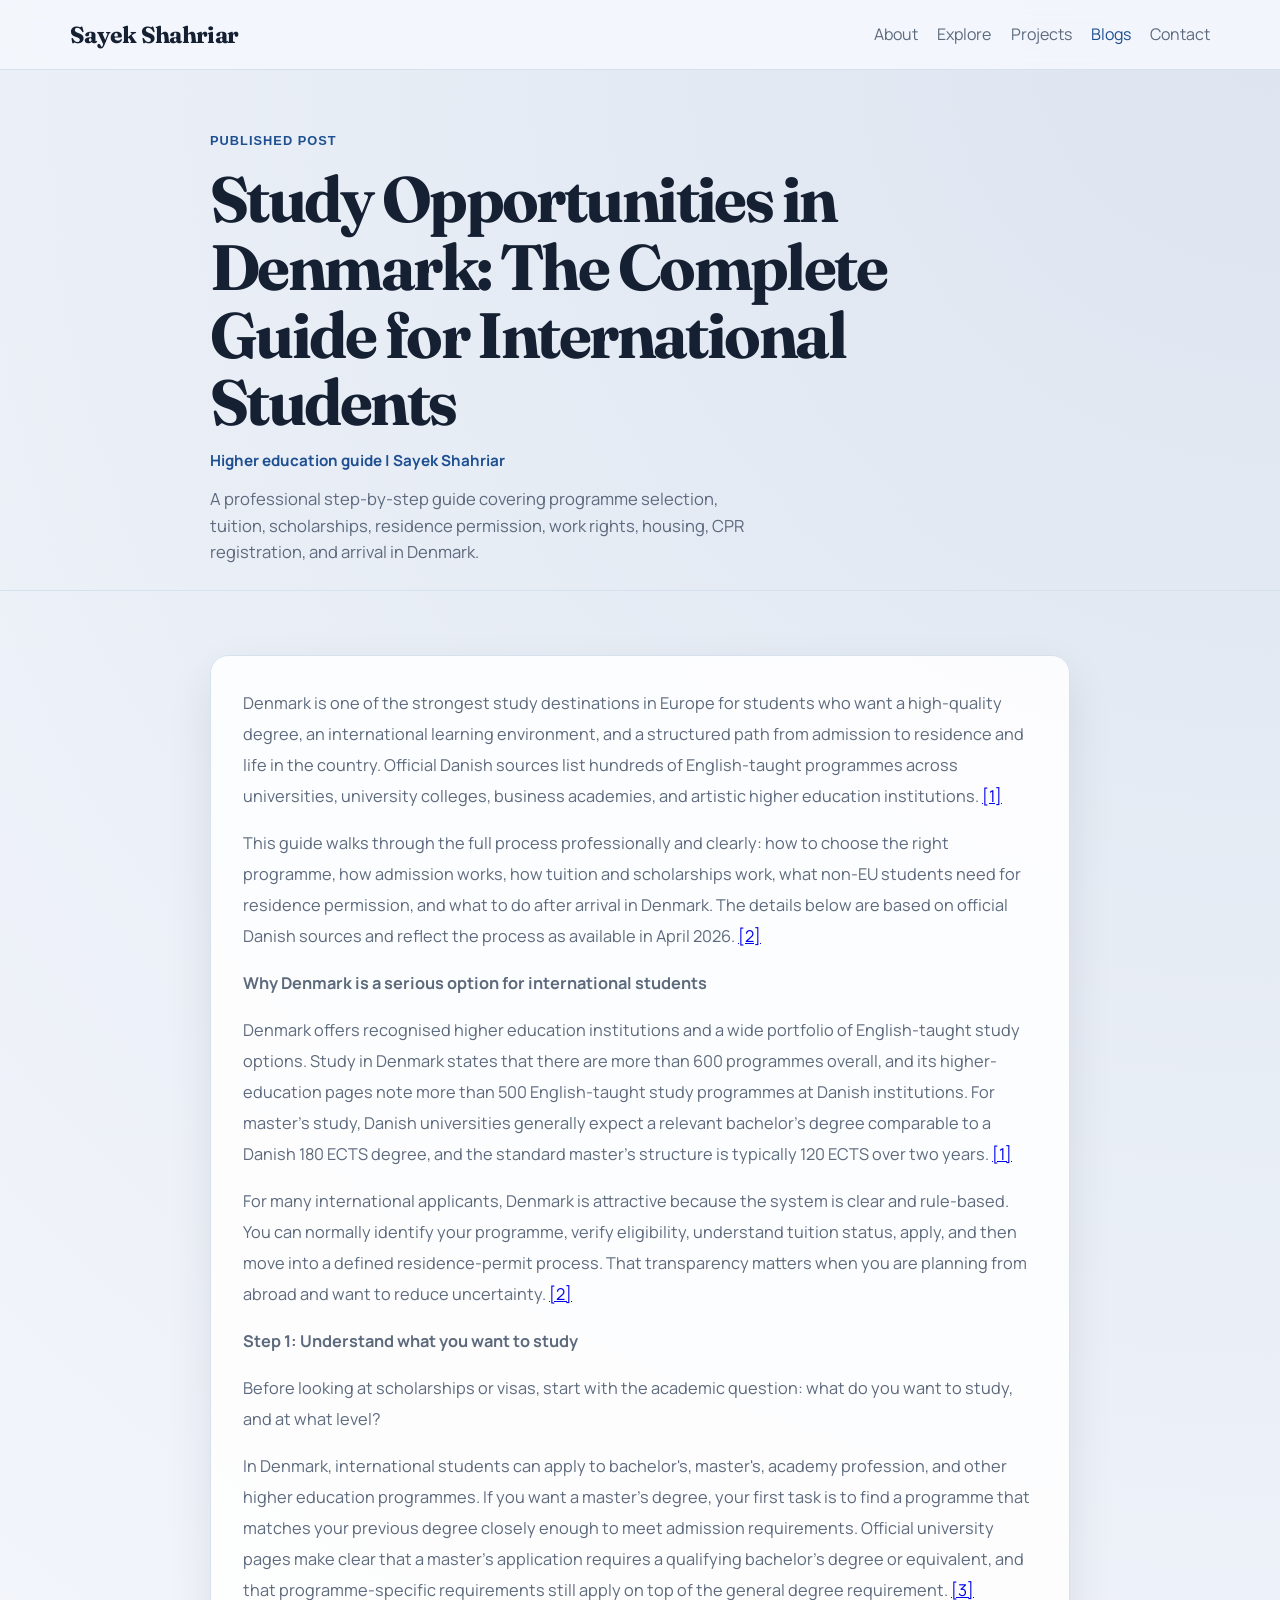
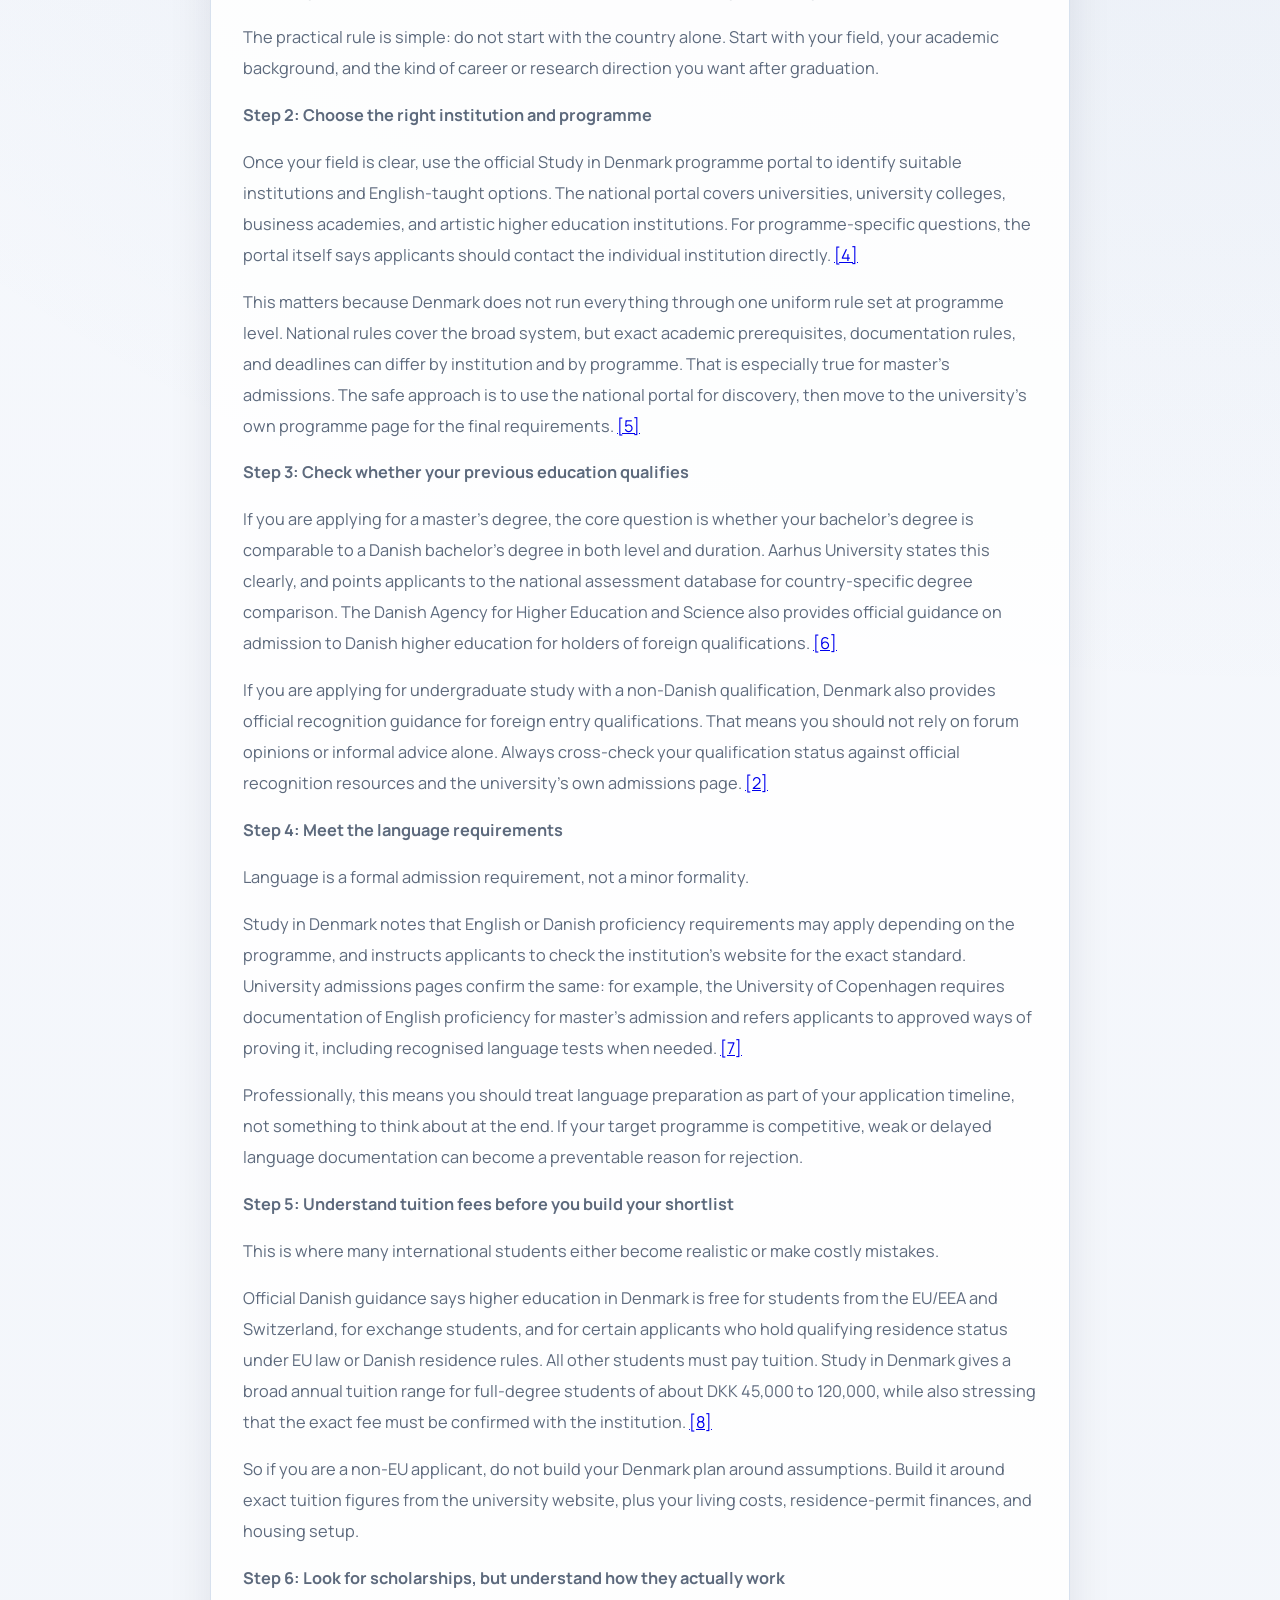
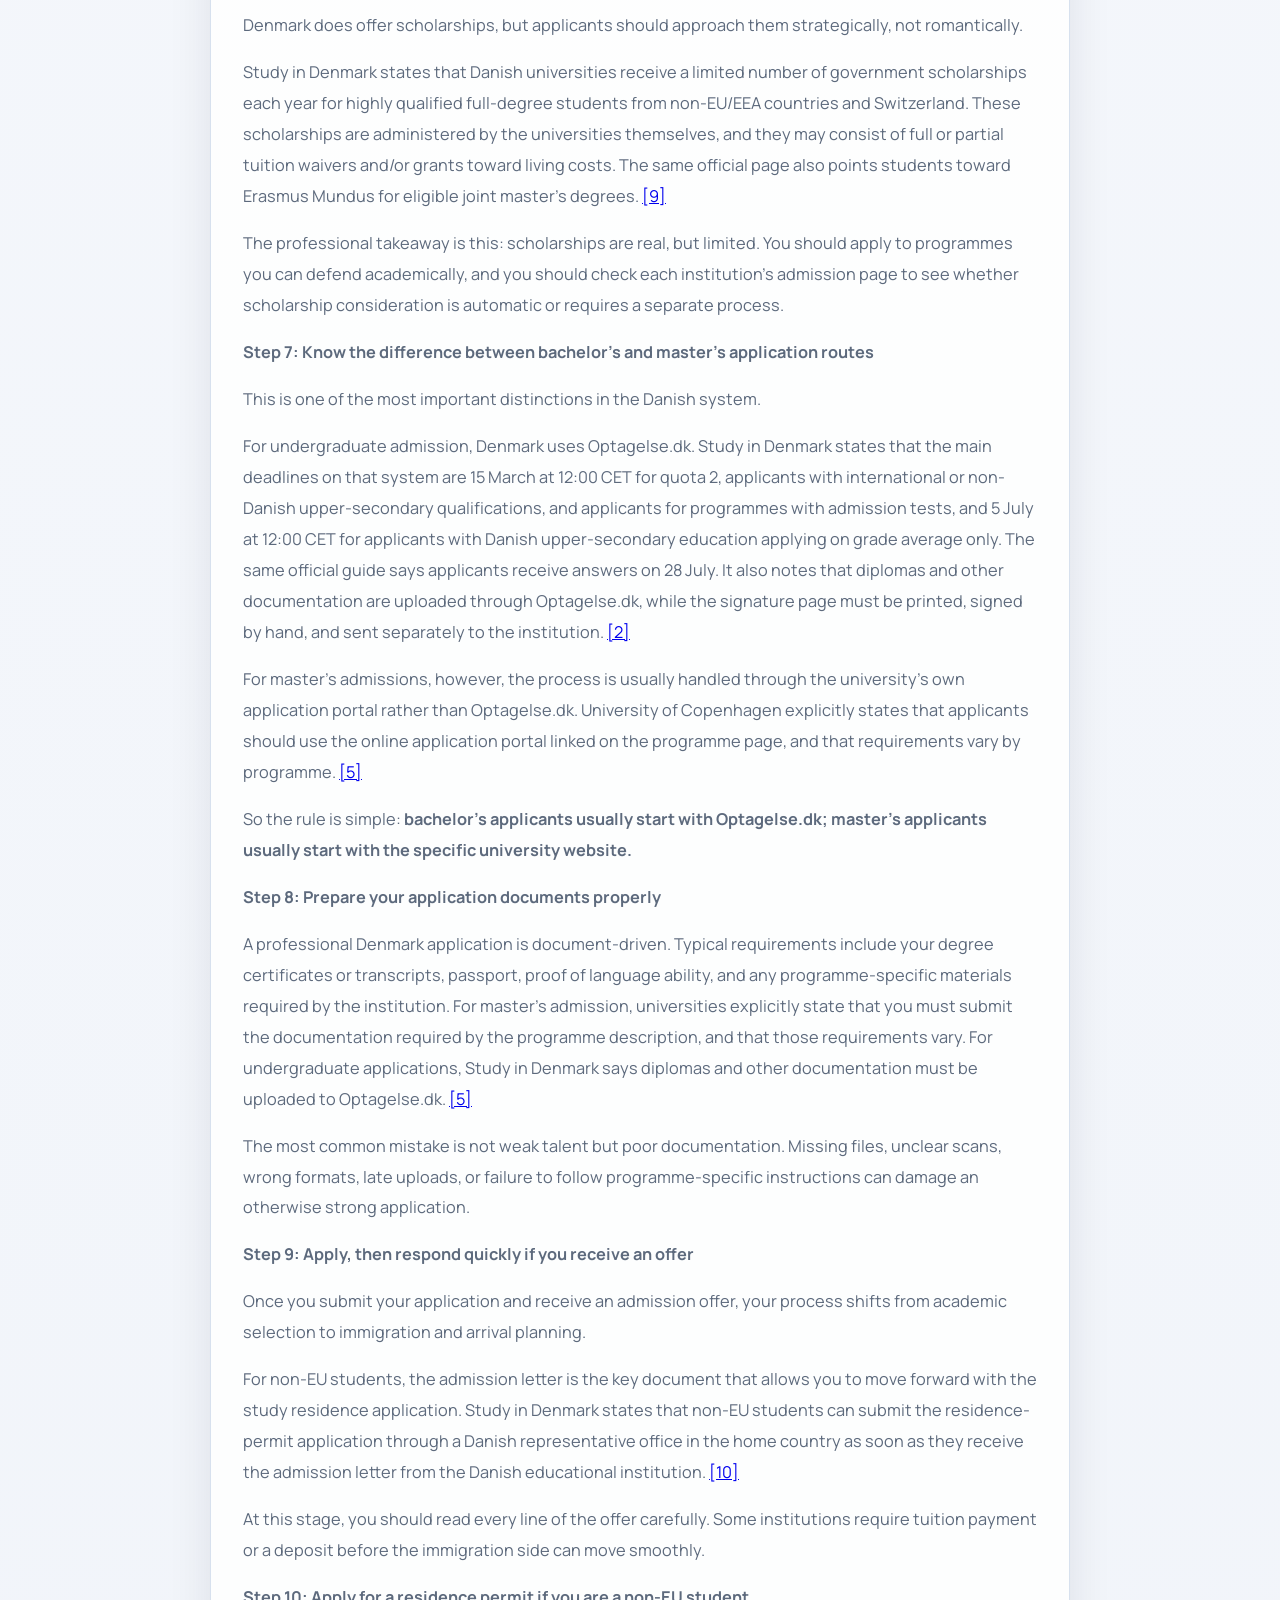
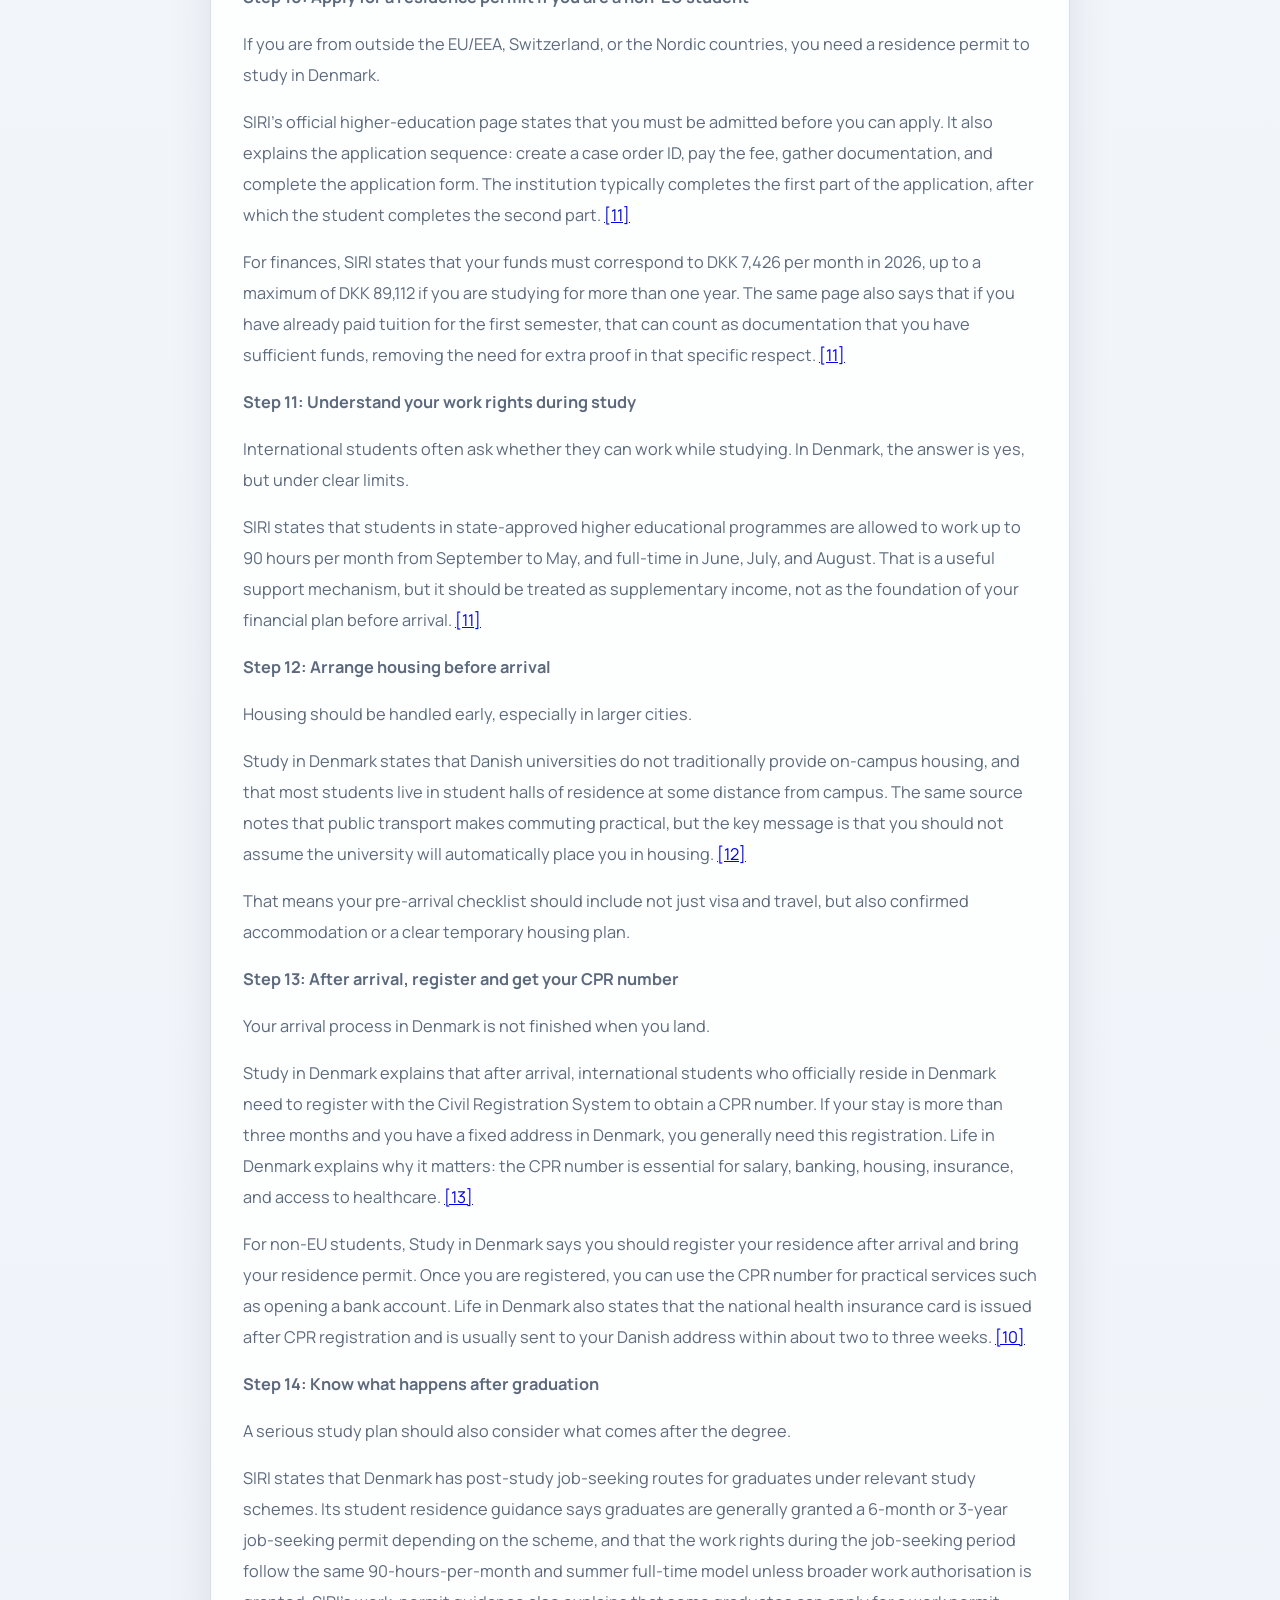
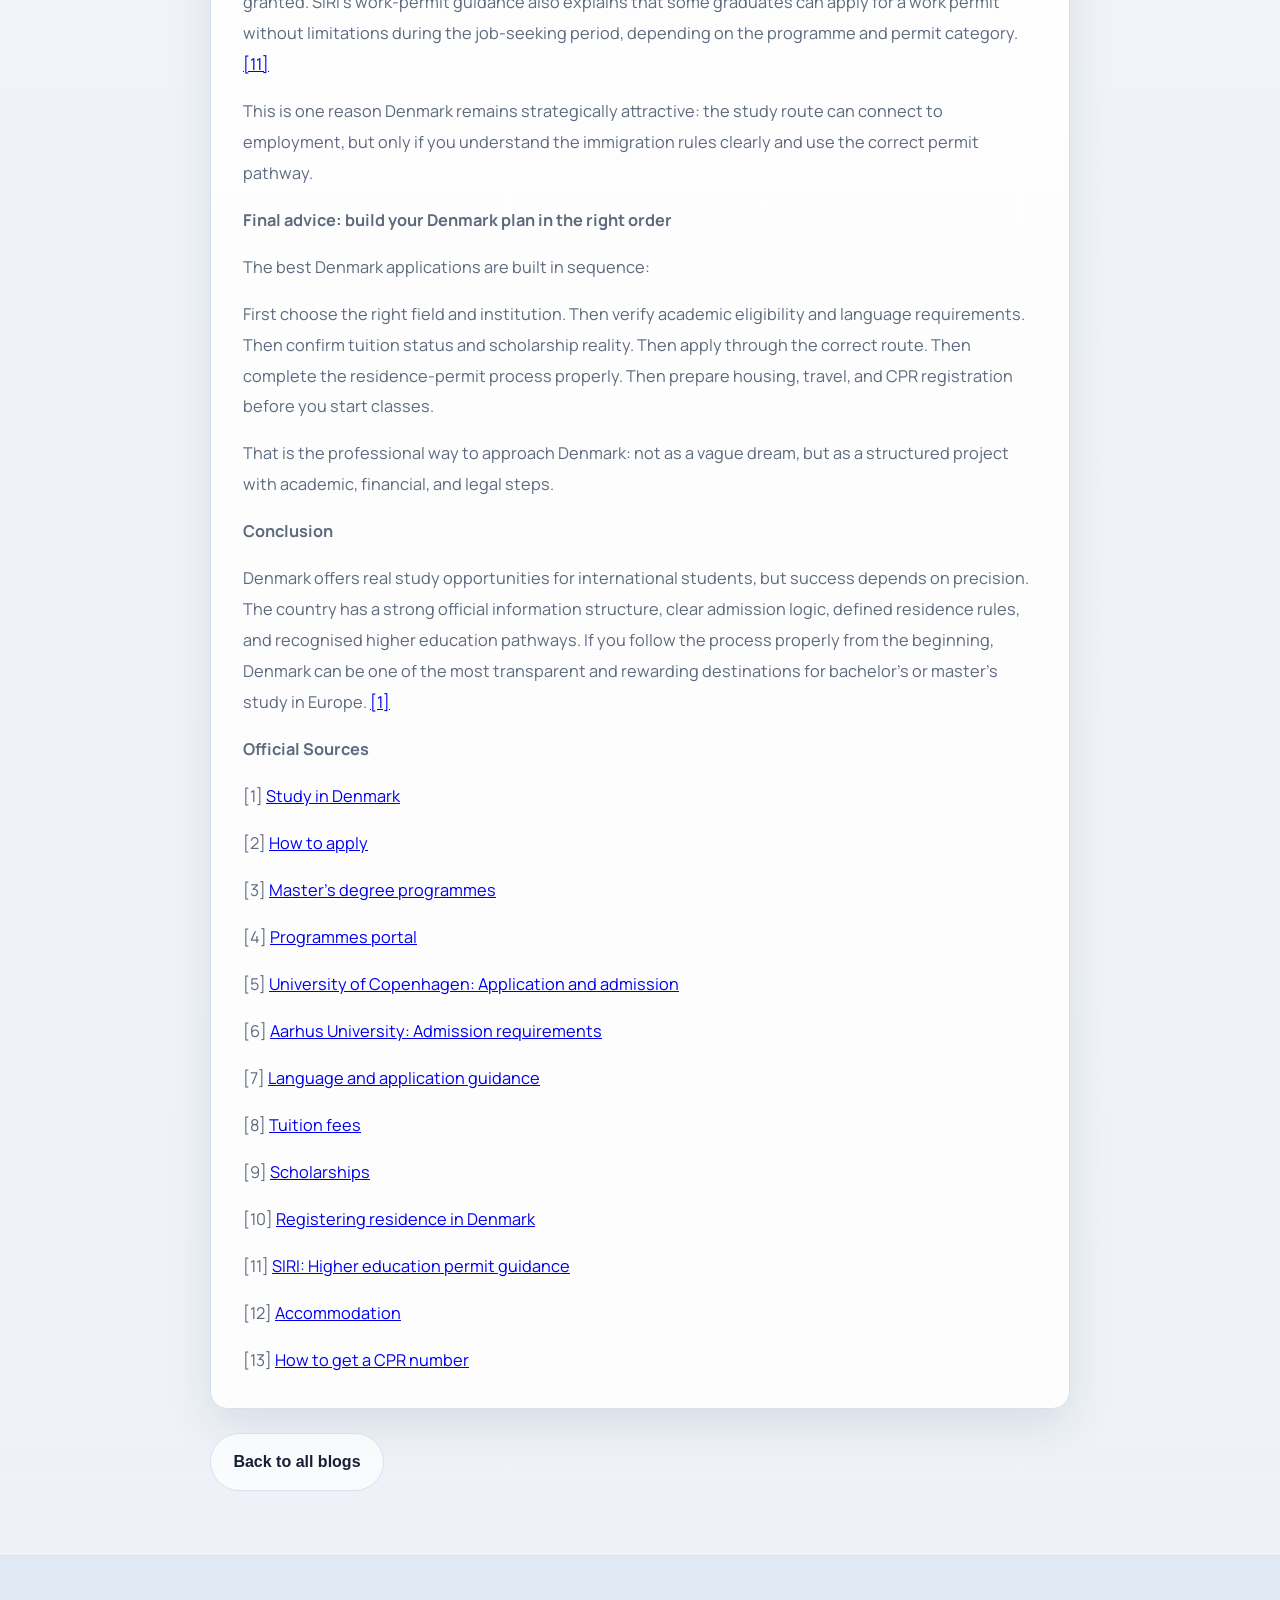
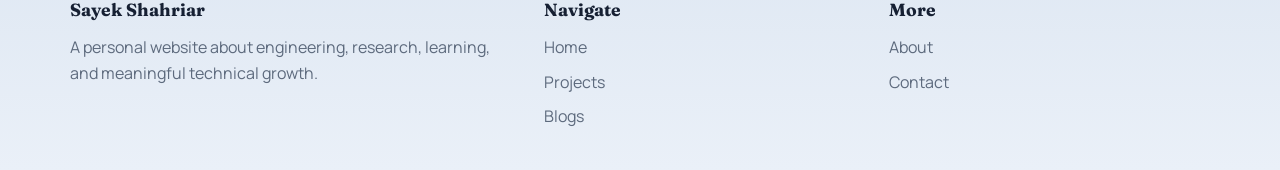
==== blog-denmark-study-guide.html @ e953e84d "Publish Denmark study guide blog post" ====
<!DOCTYPE html>
<html lang="en">
<head>
  <meta charset="UTF-8">
  <meta name="viewport" content="width=device-width, initial-scale=1.0">
  <title>Study Opportunities in Denmark: The Complete Guide for International Students | Sayek Shahriar</title>
  <meta name="description" content="A complete guide to studying in Denmark for international students, covering programmes, tuition, scholarships, residence permits, work rights, housing, CPR registration, and post-study options.">
  <link rel="preconnect" href="https://fonts.googleapis.com">
  <link rel="preconnect" href="https://fonts.gstatic.com" crossorigin>
  <link href="https://fonts.googleapis.com/css2?family=Manrope:wght@400;500;600;700;800&family=Fraunces:opsz,wght@9..144,600;9..144,700&display=swap" rel="stylesheet">
  <link rel="stylesheet" href="style.css">
</head>
<body>
  <header class="site-header">
    <div class="container nav">
      <a class="logo" href="index.html">Sayek Shahriar</a>
      <nav>
        <ul class="nav-links">
          <li><a href="about.html">About</a></li>
          <li><a href="explore.html">Explore</a></li>
          <li><a href="projects.html">Projects</a></li>
          <li><a href="blogs.html" class="is-active">Blogs</a></li>
          <li><a href="contact.html">Contact</a></li>
        </ul>
      </nav>
    </div>
  </header>

  <main>
    <section class="page-hero article-hero">
      <div class="container article-intro reveal">
        <p class="section-tag">Published Post</p>
        <h1 class="page-title article-title">Study Opportunities in Denmark: The Complete Guide for International Students</h1>
        <p class="article-meta-line">Higher education guide | Sayek Shahriar</p>
        <p class="page-subtitle">A professional step-by-step guide covering programme selection, tuition, scholarships, residence permission, work rights, housing, CPR registration, and arrival in Denmark.</p>
      </div>
    </section>

    <section class="section">
      <article class="container article-shell reveal">
        <p>Denmark is one of the strongest study destinations in Europe for students who want a high-quality degree, an international learning environment, and a structured path from admission to residence and life in the country. Official Danish sources list hundreds of English-taught programmes across universities, university colleges, business academies, and artistic higher education institutions. <a href="https://studyindenmark.dk/" target="_blank" rel="noopener noreferrer">[1]</a></p>

        <p>This guide walks through the full process professionally and clearly: how to choose the right programme, how admission works, how tuition and scholarships work, what non-EU students need for residence permission, and what to do after arrival in Denmark. The details below are based on official Danish sources and reflect the process as available in April 2026. <a href="https://studyindenmark.dk/study-options/how-to-apply" target="_blank" rel="noopener noreferrer">[2]</a></p>

        <p><strong>Why Denmark is a serious option for international students</strong></p>
        <p>Denmark offers recognised higher education institutions and a wide portfolio of English-taught study options. Study in Denmark states that there are more than 600 programmes overall, and its higher-education pages note more than 500 English-taught study programmes at Danish institutions. For master's study, Danish universities generally expect a relevant bachelor's degree comparable to a Danish 180 ECTS degree, and the standard master's structure is typically 120 ECTS over two years. <a href="https://studyindenmark.dk/" target="_blank" rel="noopener noreferrer">[1]</a></p>
        <p>For many international applicants, Denmark is attractive because the system is clear and rule-based. You can normally identify your programme, verify eligibility, understand tuition status, apply, and then move into a defined residence-permit process. That transparency matters when you are planning from abroad and want to reduce uncertainty. <a href="https://studyindenmark.dk/study-options/how-to-apply" target="_blank" rel="noopener noreferrer">[2]</a></p>

        <p><strong>Step 1: Understand what you want to study</strong></p>
        <p>Before looking at scholarships or visas, start with the academic question: what do you want to study, and at what level?</p>
        <p>In Denmark, international students can apply to bachelor's, master's, academy profession, and other higher education programmes. If you want a master's degree, your first task is to find a programme that matches your previous degree closely enough to meet admission requirements. Official university pages make clear that a master's application requires a qualifying bachelor's degree or equivalent, and that programme-specific requirements still apply on top of the general degree requirement. <a href="https://studyindenmark.dk/study-options/what-can-i-study/masters-programmes" target="_blank" rel="noopener noreferrer">[3]</a></p>
        <p>The practical rule is simple: do not start with the country alone. Start with your field, your academic background, and the kind of career or research direction you want after graduation.</p>

        <p><strong>Step 2: Choose the right institution and programme</strong></p>
        <p>Once your field is clear, use the official Study in Denmark programme portal to identify suitable institutions and English-taught options. The national portal covers universities, university colleges, business academies, and artistic higher education institutions. For programme-specific questions, the portal itself says applicants should contact the individual institution directly. <a href="https://studyindenmark.dk/portal" target="_blank" rel="noopener noreferrer">[4]</a></p>
        <p>This matters because Denmark does not run everything through one uniform rule set at programme level. National rules cover the broad system, but exact academic prerequisites, documentation rules, and deadlines can differ by institution and by programme. That is especially true for master's admissions. The safe approach is to use the national portal for discovery, then move to the university's own programme page for the final requirements. <a href="https://www.ku.dk/studies/masters/application-and-admission" target="_blank" rel="noopener noreferrer">[5]</a></p>

        <p><strong>Step 3: Check whether your previous education qualifies</strong></p>
        <p>If you are applying for a master's degree, the core question is whether your bachelor's degree is comparable to a Danish bachelor's degree in both level and duration. Aarhus University states this clearly, and points applicants to the national assessment database for country-specific degree comparison. The Danish Agency for Higher Education and Science also provides official guidance on admission to Danish higher education for holders of foreign qualifications. <a href="https://masters.au.dk/how-to-apply/admission-requirements" target="_blank" rel="noopener noreferrer">[6]</a></p>
        <p>If you are applying for undergraduate study with a non-Danish qualification, Denmark also provides official recognition guidance for foreign entry qualifications. That means you should not rely on forum opinions or informal advice alone. Always cross-check your qualification status against official recognition resources and the university's own admissions page. <a href="https://studyindenmark.dk/study-options/how-to-apply" target="_blank" rel="noopener noreferrer">[2]</a></p>

        <p><strong>Step 4: Meet the language requirements</strong></p>
        <p>Language is a formal admission requirement, not a minor formality.</p>
        <p>Study in Denmark notes that English or Danish proficiency requirements may apply depending on the programme, and instructs applicants to check the institution's website for the exact standard. University admissions pages confirm the same: for example, the University of Copenhagen requires documentation of English proficiency for master's admission and refers applicants to approved ways of proving it, including recognised language tests when needed. <a href="https://studyindenmark.dk/study-options/how-to-apply" target="_blank" rel="noopener noreferrer">[7]</a></p>
        <p>Professionally, this means you should treat language preparation as part of your application timeline, not something to think about at the end. If your target programme is competitive, weak or delayed language documentation can become a preventable reason for rejection.</p>

        <p><strong>Step 5: Understand tuition fees before you build your shortlist</strong></p>
        <p>This is where many international students either become realistic or make costly mistakes.</p>
        <p>Official Danish guidance says higher education in Denmark is free for students from the EU/EEA and Switzerland, for exchange students, and for certain applicants who hold qualifying residence status under EU law or Danish residence rules. All other students must pay tuition. Study in Denmark gives a broad annual tuition range for full-degree students of about DKK 45,000 to 120,000, while also stressing that the exact fee must be confirmed with the institution. <a href="https://studyindenmark.dk/study-options/tuition-fees-and-scholarships" target="_blank" rel="noopener noreferrer">[8]</a></p>
        <p>So if you are a non-EU applicant, do not build your Denmark plan around assumptions. Build it around exact tuition figures from the university website, plus your living costs, residence-permit finances, and housing setup.</p>

        <p><strong>Step 6: Look for scholarships, but understand how they actually work</strong></p>
        <p>Denmark does offer scholarships, but applicants should approach them strategically, not romantically.</p>
        <p>Study in Denmark states that Danish universities receive a limited number of government scholarships each year for highly qualified full-degree students from non-EU/EEA countries and Switzerland. These scholarships are administered by the universities themselves, and they may consist of full or partial tuition waivers and/or grants toward living costs. The same official page also points students toward Erasmus Mundus for eligible joint master's degrees. <a href="https://studyindenmark.dk/study-options/scholarships" target="_blank" rel="noopener noreferrer">[9]</a></p>
        <p>The professional takeaway is this: scholarships are real, but limited. You should apply to programmes you can defend academically, and you should check each institution's admission page to see whether scholarship consideration is automatic or requires a separate process.</p>

        <p><strong>Step 7: Know the difference between bachelor's and master's application routes</strong></p>
        <p>This is one of the most important distinctions in the Danish system.</p>
        <p>For undergraduate admission, Denmark uses Optagelse.dk. Study in Denmark states that the main deadlines on that system are 15 March at 12:00 CET for quota 2, applicants with international or non-Danish upper-secondary qualifications, and applicants for programmes with admission tests, and 5 July at 12:00 CET for applicants with Danish upper-secondary education applying on grade average only. The same official guide says applicants receive answers on 28 July. It also notes that diplomas and other documentation are uploaded through Optagelse.dk, while the signature page must be printed, signed by hand, and sent separately to the institution. <a href="https://studyindenmark.dk/study-options/how-to-apply" target="_blank" rel="noopener noreferrer">[2]</a></p>
        <p>For master's admissions, however, the process is usually handled through the university's own application portal rather than Optagelse.dk. University of Copenhagen explicitly states that applicants should use the online application portal linked on the programme page, and that requirements vary by programme. <a href="https://www.ku.dk/studies/masters/application-and-admission" target="_blank" rel="noopener noreferrer">[5]</a></p>
        <p>So the rule is simple: <strong>bachelor's applicants usually start with Optagelse.dk; master's applicants usually start with the specific university website.</strong></p>

        <p><strong>Step 8: Prepare your application documents properly</strong></p>
        <p>A professional Denmark application is document-driven. Typical requirements include your degree certificates or transcripts, passport, proof of language ability, and any programme-specific materials required by the institution. For master's admission, universities explicitly state that you must submit the documentation required by the programme description, and that those requirements vary. For undergraduate applications, Study in Denmark says diplomas and other documentation must be uploaded to Optagelse.dk. <a href="https://www.ku.dk/studies/masters/application-and-admission" target="_blank" rel="noopener noreferrer">[5]</a></p>
        <p>The most common mistake is not weak talent but poor documentation. Missing files, unclear scans, wrong formats, late uploads, or failure to follow programme-specific instructions can damage an otherwise strong application.</p>

        <p><strong>Step 9: Apply, then respond quickly if you receive an offer</strong></p>
        <p>Once you submit your application and receive an admission offer, your process shifts from academic selection to immigration and arrival planning.</p>
        <p>For non-EU students, the admission letter is the key document that allows you to move forward with the study residence application. Study in Denmark states that non-EU students can submit the residence-permit application through a Danish representative office in the home country as soon as they receive the admission letter from the Danish educational institution. <a href="https://studyindenmark.dk/live-in-denmark/permits-visas-red-tape/how-do-i-register-my-residence-in-denmark" target="_blank" rel="noopener noreferrer">[10]</a></p>
        <p>At this stage, you should read every line of the offer carefully. Some institutions require tuition payment or a deposit before the immigration side can move smoothly.</p>

        <p><strong>Step 10: Apply for a residence permit if you are a non-EU student</strong></p>
        <p>If you are from outside the EU/EEA, Switzerland, or the Nordic countries, you need a residence permit to study in Denmark.</p>
        <p>SIRI's official higher-education page states that you must be admitted before you can apply. It also explains the application sequence: create a case order ID, pay the fee, gather documentation, and complete the application form. The institution typically completes the first part of the application, after which the student completes the second part. <a href="https://www.nyidanmark.dk/en-GB/You-want-to-apply/Study/Higher-Education" target="_blank" rel="noopener noreferrer">[11]</a></p>
        <p>For finances, SIRI states that your funds must correspond to DKK 7,426 per month in 2026, up to a maximum of DKK 89,112 if you are studying for more than one year. The same page also says that if you have already paid tuition for the first semester, that can count as documentation that you have sufficient funds, removing the need for extra proof in that specific respect. <a href="https://www.nyidanmark.dk/en-GB/You-want-to-apply/Study/Higher-Education" target="_blank" rel="noopener noreferrer">[11]</a></p>

        <p><strong>Step 11: Understand your work rights during study</strong></p>
        <p>International students often ask whether they can work while studying. In Denmark, the answer is yes, but under clear limits.</p>
        <p>SIRI states that students in state-approved higher educational programmes are allowed to work up to 90 hours per month from September to May, and full-time in June, July, and August. That is a useful support mechanism, but it should be treated as supplementary income, not as the foundation of your financial plan before arrival. <a href="https://www.nyidanmark.dk/en-GB/You-want-to-apply/Study/Higher-Education" target="_blank" rel="noopener noreferrer">[11]</a></p>

        <p><strong>Step 12: Arrange housing before arrival</strong></p>
        <p>Housing should be handled early, especially in larger cities.</p>
        <p>Study in Denmark states that Danish universities do not traditionally provide on-campus housing, and that most students live in student halls of residence at some distance from campus. The same source notes that public transport makes commuting practical, but the key message is that you should not assume the university will automatically place you in housing. <a href="https://studyindenmark.dk/live-in-denmark/housing" target="_blank" rel="noopener noreferrer">[12]</a></p>
        <p>That means your pre-arrival checklist should include not just visa and travel, but also confirmed accommodation or a clear temporary housing plan.</p>

        <p><strong>Step 13: After arrival, register and get your CPR number</strong></p>
        <p>Your arrival process in Denmark is not finished when you land.</p>
        <p>Study in Denmark explains that after arrival, international students who officially reside in Denmark need to register with the Civil Registration System to obtain a CPR number. If your stay is more than three months and you have a fixed address in Denmark, you generally need this registration. Life in Denmark explains why it matters: the CPR number is essential for salary, banking, housing, insurance, and access to healthcare. <a href="https://studyindenmark.dk/live-in-denmark/permits-visas-red-tape/how-do-i-get-a-danish-id-number-cpr" target="_blank" rel="noopener noreferrer">[13]</a></p>
        <p>For non-EU students, Study in Denmark says you should register your residence after arrival and bring your residence permit. Once you are registered, you can use the CPR number for practical services such as opening a bank account. Life in Denmark also states that the national health insurance card is issued after CPR registration and is usually sent to your Danish address within about two to three weeks. <a href="https://studyindenmark.dk/live-in-denmark/permits-visas-red-tape/how-do-i-register-my-residence-in-denmark" target="_blank" rel="noopener noreferrer">[10]</a></p>

        <p><strong>Step 14: Know what happens after graduation</strong></p>
        <p>A serious study plan should also consider what comes after the degree.</p>
        <p>SIRI states that Denmark has post-study job-seeking routes for graduates under relevant study schemes. Its student residence guidance says graduates are generally granted a 6-month or 3-year job-seeking permit depending on the scheme, and that the work rights during the job-seeking period follow the same 90-hours-per-month and summer full-time model unless broader work authorisation is granted. SIRI's work-permit guidance also explains that some graduates can apply for a work permit without limitations during the job-seeking period, depending on the programme and permit category. <a href="https://www.nyidanmark.dk/en-GB/You-want-to-apply/Study/Higher-Education" target="_blank" rel="noopener noreferrer">[11]</a></p>
        <p>This is one reason Denmark remains strategically attractive: the study route can connect to employment, but only if you understand the immigration rules clearly and use the correct permit pathway.</p>

        <p><strong>Final advice: build your Denmark plan in the right order</strong></p>
        <p>The best Denmark applications are built in sequence:</p>
        <p>First choose the right field and institution. Then verify academic eligibility and language requirements. Then confirm tuition status and scholarship reality. Then apply through the correct route. Then complete the residence-permit process properly. Then prepare housing, travel, and CPR registration before you start classes.</p>
        <p>That is the professional way to approach Denmark: not as a vague dream, but as a structured project with academic, financial, and legal steps.</p>

        <p><strong>Conclusion</strong></p>
        <p>Denmark offers real study opportunities for international students, but success depends on precision. The country has a strong official information structure, clear admission logic, defined residence rules, and recognised higher education pathways. If you follow the process properly from the beginning, Denmark can be one of the most transparent and rewarding destinations for bachelor's or master's study in Europe. <a href="https://studyindenmark.dk/" target="_blank" rel="noopener noreferrer">[1]</a></p>

        <p><strong>Official Sources</strong></p>
        <p>[1] <a href="https://studyindenmark.dk/" target="_blank" rel="noopener noreferrer">Study in Denmark</a></p>
        <p>[2] <a href="https://studyindenmark.dk/study-options/how-to-apply" target="_blank" rel="noopener noreferrer">How to apply</a></p>
        <p>[3] <a href="https://studyindenmark.dk/study-options/what-can-i-study/masters-programmes" target="_blank" rel="noopener noreferrer">Master's degree programmes</a></p>
        <p>[4] <a href="https://studyindenmark.dk/portal" target="_blank" rel="noopener noreferrer">Programmes portal</a></p>
        <p>[5] <a href="https://www.ku.dk/studies/masters/application-and-admission" target="_blank" rel="noopener noreferrer">University of Copenhagen: Application and admission</a></p>
        <p>[6] <a href="https://masters.au.dk/how-to-apply/admission-requirements" target="_blank" rel="noopener noreferrer">Aarhus University: Admission requirements</a></p>
        <p>[7] <a href="https://studyindenmark.dk/study-options/how-to-apply" target="_blank" rel="noopener noreferrer">Language and application guidance</a></p>
        <p>[8] <a href="https://studyindenmark.dk/study-options/tuition-fees-and-scholarships" target="_blank" rel="noopener noreferrer">Tuition fees</a></p>
        <p>[9] <a href="https://studyindenmark.dk/study-options/scholarships" target="_blank" rel="noopener noreferrer">Scholarships</a></p>
        <p>[10] <a href="https://studyindenmark.dk/live-in-denmark/permits-visas-red-tape/how-do-i-register-my-residence-in-denmark" target="_blank" rel="noopener noreferrer">Registering residence in Denmark</a></p>
        <p>[11] <a href="https://www.nyidanmark.dk/en-GB/You-want-to-apply/Study/Higher-Education" target="_blank" rel="noopener noreferrer">SIRI: Higher education permit guidance</a></p>
        <p>[12] <a href="https://studyindenmark.dk/live-in-denmark/housing" target="_blank" rel="noopener noreferrer">Accommodation</a></p>
        <p>[13] <a href="https://studyindenmark.dk/live-in-denmark/permits-visas-red-tape/how-do-i-get-a-danish-id-number-cpr" target="_blank" rel="noopener noreferrer">How to get a CPR number</a></p>
      </article>

      <div class="container article-footer reveal">
        <a class="button button-light" href="blogs.html">Back to all blogs</a>
      </div>
    </section>
  </main>

  <footer class="site-footer">
    <div class="container footer-grid">
      <div>
        <h3>Sayek Shahriar</h3>
        <p>A personal website about engineering, research, learning, and meaningful technical growth.</p>
      </div>
      <div>
        <h3>Navigate</h3>
        <ul class="footer-links">
          <li><a href="index.html">Home</a></li>
          <li><a href="projects.html">Projects</a></li>
          <li><a href="blogs.html">Blogs</a></li>
        </ul>
      </div>
      <div>
        <h3>More</h3>
        <ul class="footer-links">
          <li><a href="about.html">About</a></li>
          <li><a href="contact.html">Contact</a></li>
        </ul>
      </div>
    </div>
  </footer>

  <script src="script.js"></script>
</body>
</html>
---- style.css ----
/* Basic reset keeps spacing and sizing consistent */
* {
  margin: 0;
  padding: 0;
  box-sizing: border-box;
}

/* Design variables make the look easier to adjust later */
:root {
  --background: #eef2f8;
  --surface: #ffffff;
  --surface-soft: #e6edf7;
  --surface-deep: #dce6f5;
  --text: #162033;
  --muted: #5d6a7d;
  --primary: #1d4f91;
  --primary-dark: #143a6a;
  --accent: #c28f2c;
  --border: #d7e1ee;
  --shadow: 0 18px 45px rgba(12, 24, 44, 0.09);
}

html {
  scroll-behavior: smooth;
}

body {
  background:
    radial-gradient(circle at top right, rgba(29, 79, 145, 0.12), transparent 28%),
    linear-gradient(180deg, #f7f9fd 0%, var(--background) 100%);
  color: var(--text);
  font-family: "Manrope", Arial, Helvetica, sans-serif;
  line-height: 1.6;
}

.container {
  width: min(1140px, 92%);
  margin: 0 auto;
}

.site-header {
  position: sticky;
  top: 0;
  z-index: 20;
  background: rgba(248, 247, 242, 0.96);
  background: rgba(244, 247, 252, 0.94);
  border-bottom: 1px solid var(--border);
  backdrop-filter: blur(8px);
}

.nav {
  display: flex;
  justify-content: space-between;
  align-items: center;
  padding: 1rem 0;
}

.logo {
  color: var(--text);
  text-decoration: none;
  font-family: "Fraunces", Georgia, "Times New Roman", serif;
  font-size: 1.45rem;
  font-weight: 700;
  letter-spacing: -0.03em;
}

.nav-links {
  list-style: none;
  display: flex;
  gap: 1.2rem;
}

.nav-links a,
.footer-links a,
.story-photo a,
.contact-details a {
  color: var(--muted);
  text-decoration: none;
  font-family: "Manrope", Arial, Helvetica, sans-serif;
}

.nav-links a:hover,
.footer-links a:hover,
.story-photo a:hover,
.contact-details a:hover {
  color: var(--primary);
}

.nav-links a.is-active {
  color: var(--primary);
}

.hero {
  padding: 4.5rem 0 3rem;
  border-bottom: 1px solid var(--border);
  position: relative;
  overflow: hidden;
}

.hero-layout {
  display: grid;
  grid-template-columns: 1.2fr 0.95fr;
  gap: 2rem;
  align-items: center;
}

.eyebrow,
.panel-label,
.section-tag,
.story-meta {
  color: var(--primary);
  font-family: Arial, Helvetica, sans-serif;
  font-size: 0.8rem;
  font-weight: 700;
  letter-spacing: 0.08em;
  text-transform: uppercase;
}

.eyebrow,
.panel-label,
.section-tag {
  margin-bottom: 0.85rem;
}

.hero h1 {
  font-family: "Fraunces", Georgia, "Times New Roman", serif;
  font-size: clamp(2.7rem, 6vw, 5.2rem);
  line-height: 1.02;
  max-width: 11ch;
  margin-bottom: 1rem;
  letter-spacing: -0.04em;
}

.subtitle,
.section p,
.hero-panel p,
.content-card p,
.feature-card p,
.mini-card p,
.metric-card p,
.timeline-item p,
.contact-message,
.site-footer p {
  color: var(--muted);
  font-family: "Manrope", Arial, Helvetica, sans-serif;
}

.subtitle {
  max-width: 700px;
  margin-bottom: 1.5rem;
  font-size: 1.08rem;
}

.hero-actions {
  display: flex;
  flex-wrap: wrap;
  gap: 0.9rem;
}

.status-strip {
  display: flex;
  flex-wrap: wrap;
  gap: 0.6rem;
  margin: 1.2rem 0 1.6rem;
}

.status-strip span {
  background: rgba(29, 79, 145, 0.08);
  border: 1px solid rgba(29, 79, 145, 0.14);
  border-radius: 999px;
  color: var(--primary);
  font-family: Arial, Helvetica, sans-serif;
  font-size: 0.9rem;
  font-weight: 700;
  padding: 0.5rem 0.85rem;
}

.button {
  display: inline-block;
  border: none;
  border-radius: 999px;
  background: var(--primary);
  color: #ffffff;
  cursor: pointer;
  font-family: Arial, Helvetica, sans-serif;
  font-size: 1rem;
  font-weight: 700;
  padding: 0.95rem 1.4rem;
  text-decoration: none;
  transition: transform 0.2s ease, background 0.2s ease;
}

.button:hover {
  background: var(--primary-dark);
  transform: translateY(-2px);
}

.button-light {
  background: rgba(255, 255, 255, 0.7);
  color: var(--text);
  border: 1px solid var(--border);
}

.button-light:hover {
  background: var(--surface);
}

.hero-panel,
.metric-card,
.explore-card,
.feature-card,
.content-card,
.mini-card,
.story-details,
.contact-details {
  background: var(--surface);
  border: 1px solid var(--border);
  border-radius: 14px;
  box-shadow: var(--shadow);
}

.hero-panel {
  padding: 2rem;
  background: linear-gradient(180deg, rgba(255, 255, 255, 0.96), rgba(233, 240, 249, 0.96));
}

.hero-panel h2 {
  font-family: "Fraunces", Georgia, "Times New Roman", serif;
  font-size: 1.9rem;
  line-height: 1.15;
  margin-bottom: 1rem;
}

.hero-visual {
  display: grid;
  gap: 1.2rem;
}

.portrait-card {
  position: relative;
  width: min(100%, 430px);
  margin-left: auto;
  padding: 0.7rem;
  border-radius: 28px;
  background: linear-gradient(145deg, rgba(29, 79, 145, 0.18), rgba(194, 143, 44, 0.1));
  box-shadow: 0 22px 50px rgba(17, 39, 73, 0.16);
  animation: floatPortrait 5s ease-in-out infinite;
}

.portrait-ring {
  position: absolute;
  inset: -12px;
  border: 1px solid rgba(29, 79, 145, 0.18);
  border-radius: 34px;
  pointer-events: none;
}

.portrait-image {
  display: block;
  width: 100%;
  aspect-ratio: 4 / 4.4;
  object-fit: cover;
  border-radius: 22px;
}

.panel-list {
  list-style: none;
  display: grid;
  gap: 0.75rem;
  font-family: "Manrope", Arial, Helvetica, sans-serif;
  color: var(--muted);
}

.panel-list li {
  padding-bottom: 0.75rem;
  border-bottom: 1px solid var(--border);
}

.compact-section {
  padding: 2rem 0 0;
}

.section {
  padding: 4rem 0;
}

.section-header {
  margin-bottom: 1.7rem;
}

.section h2 {
  font-size: 2.2rem;
  line-height: 1.15;
  margin-bottom: 0.8rem;
}

.alt-background {
  background: #fcfbf7;
}

.premium-strip {
  background: linear-gradient(180deg, rgba(255, 255, 255, 0.45), rgba(220, 230, 245, 0.3));
}

.metrics-grid,
.explore-grid,
.card-grid,
.intro-layout {
  display: grid;
  gap: 1.4rem;
}

.metrics-grid {
  grid-template-columns: repeat(4, 1fr);
}

.metric-card {
  padding: 1.3rem;
}

.metric-number {
  color: var(--primary);
  font-size: 1.4rem;
  font-weight: 700;
  margin-bottom: 0.6rem;
}

.explore-grid {
  grid-template-columns: repeat(5, 1fr);
}

.explore-card {
  padding: 1.25rem;
  text-decoration: none;
  color: inherit;
  transition: transform 0.2s ease, border-color 0.2s ease;
}

.explore-card:hover {
  transform: translateY(-4px);
  border-color: rgba(29, 79, 145, 0.22);
}

.quick-links-grid {
  display: grid;
  grid-template-columns: repeat(5, 1fr);
  gap: 1.4rem;
}

.quick-link-card {
  background: linear-gradient(180deg, rgba(255, 255, 255, 0.95), rgba(235, 242, 250, 0.95));
  border: 1px solid var(--border);
  border-radius: 16px;
  box-shadow: var(--shadow);
  color: inherit;
  padding: 1.35rem;
  text-decoration: none;
  transition: transform 0.2s ease, box-shadow 0.2s ease;
}

.quick-link-card:hover {
  box-shadow: 0 24px 50px rgba(12, 24, 44, 0.12);
  transform: translateY(-6px);
}

.quick-link-card h3 {
  font-family: "Fraunces", Georgia, "Times New Roman", serif;
  font-size: 1.3rem;
  line-height: 1.18;
}

.post-card {
  background: linear-gradient(180deg, rgba(255, 255, 255, 0.98), rgba(236, 242, 250, 0.96));
  border: 1px solid var(--border);
  border-radius: 16px;
  box-shadow: var(--shadow);
  color: inherit;
  display: block;
  padding: 1.5rem;
  text-decoration: none;
  transition: transform 0.2s ease, box-shadow 0.2s ease, border-color 0.2s ease;
}

.post-card:hover {
  border-color: rgba(29, 79, 145, 0.22);
  box-shadow: 0 24px 55px rgba(12, 24, 44, 0.12);
  transform: translateY(-6px);
}

.post-card h3 {
  font-family: "Fraunces", Georgia, "Times New Roman", serif;
  font-size: 1.4rem;
  line-height: 1.18;
  margin: 0.45rem 0 0.75rem;
}

.read-more {
  color: var(--primary);
  display: inline-block;
  font-family: "Manrope", Arial, Helvetica, sans-serif;
  font-size: 0.95rem;
  font-weight: 700;
  margin-top: 1rem;
}

.explore-card h3,
.content-card h3,
.feature-card h3,
.mini-card h3,
.metric-card h3,
.timeline-item h3 {
  font-family: "Fraunces", Georgia, "Times New Roman", serif;
  font-size: 1.35rem;
  line-height: 1.2;
  margin: 0.4rem 0 0.7rem;
  letter-spacing: -0.02em;
}

.intro-layout {
  grid-template-columns: repeat(3, 1fr);
  margin-bottom: 1.6rem;
}

.feature-card,
.content-card,
.mini-card {
  padding: 1.5rem;
}

.story-toggle {
  background: none;
  border: none;
  color: var(--text);
  cursor: pointer;
  font-family: "Fraunces", Georgia, "Times New Roman", serif;
  font-size: 2.2rem;
  font-weight: 700;
  line-height: 1.15;
  padding: 0;
  text-align: left;
}

.story-toggle:hover {
  color: var(--primary);
}

.detail-toggle {
  align-self: start;
  background: transparent;
  border: 1px solid var(--border);
  border-radius: 999px;
  color: var(--text);
  cursor: pointer;
  font-family: "Manrope", Arial, Helvetica, sans-serif;
  font-size: 0.95rem;
  font-weight: 700;
  margin-top: 0.4rem;
  padding: 0.8rem 1rem;
}

.detail-toggle:hover {
  background: var(--surface);
}

.story-details {
  padding: 1.5rem;
}

.expandable-panel {
  margin-top: 1rem;
}

.story-feature {
  display: grid;
  grid-template-columns: 340px 1fr;
  gap: 1.5rem;
  align-items: start;
}

.story-photo {
  margin: 0;
}

.story-photo img {
  display: block;
  width: 100%;
  border-radius: 12px;
}

.story-photo figcaption {
  margin-top: 0.75rem;
  color: var(--muted);
  font-family: "Manrope", Arial, Helvetica, sans-serif;
  font-size: 0.9rem;
}

.story-copy p + p {
  margin-top: 1rem;
}

.three-column {
  grid-template-columns: repeat(3, 1fr);
}

.four-column {
  grid-template-columns: repeat(4, 1fr);
}

.split-layout {
  display: grid;
  grid-template-columns: repeat(2, 1fr);
  gap: 1.4rem;
}

.timeline {
  display: grid;
  gap: 1rem;
}

.timeline-item {
  padding: 1.5rem 0 1.5rem 1.2rem;
  border-left: 2px solid rgba(29, 79, 145, 0.2);
}

.contact-section {
  border-top: 1px solid var(--border);
}

.contact-box {
  max-width: 760px;
  text-align: center;
}

.contact-box .button {
  margin-top: 0.5rem;
}

.contact-details {
  margin-top: 1.25rem;
  padding: 1.25rem;
}

.contact-message {
  color: var(--primary-dark);
  font-weight: 700;
  margin-bottom: 0.7rem;
}

.site-footer {
  background: linear-gradient(180deg, #dfe8f3 0%, #eaf0f8 100%);
  border-top: 1px solid var(--border);
  padding: 2.5rem 0;
}

.page-hero {
  padding: 3.8rem 0 2.2rem;
  border-bottom: 1px solid var(--border);
}

.page-hero-grid {
  display: grid;
  grid-template-columns: 1.3fr 0.9fr;
  gap: 1.6rem;
  align-items: start;
}

.page-title {
  font-family: "Fraunces", Georgia, "Times New Roman", serif;
  font-size: clamp(2.3rem, 5vw, 4.1rem);
  line-height: 1.06;
  letter-spacing: -0.04em;
  margin-bottom: 0.8rem;
  max-width: 12ch;
}

.page-subtitle {
  color: var(--muted);
  font-family: "Manrope", Arial, Helvetica, sans-serif;
  font-size: 1.04rem;
  max-width: 56ch;
}

.page-hero-card {
  background: linear-gradient(180deg, rgba(255, 255, 255, 0.96), rgba(230, 238, 249, 0.96));
  border: 1px solid var(--border);
  border-radius: 16px;
  box-shadow: var(--shadow);
  padding: 1.6rem;
}

.page-hero-card h2 {
  font-family: "Fraunces", Georgia, "Times New Roman", serif;
  font-size: 1.6rem;
  line-height: 1.15;
  margin-bottom: 0.75rem;
}

.page-hero-card p {
  color: var(--muted);
}

.article-hero {
  padding-bottom: 1.5rem;
}

.article-intro {
  max-width: 860px;
}

.article-title {
  max-width: 16ch;
}

.article-meta-line {
  color: var(--primary);
  font-family: "Manrope", Arial, Helvetica, sans-serif;
  font-size: 0.95rem;
  font-weight: 700;
  margin-bottom: 0.8rem;
}

.article-shell {
  background: rgba(255, 255, 255, 0.88);
  border: 1px solid var(--border);
  border-radius: 18px;
  box-shadow: var(--shadow);
  max-width: 860px;
  padding: 2rem;
}

.article-shell p {
  color: var(--muted);
  font-family: "Manrope", Arial, Helvetica, sans-serif;
  font-size: 1.02rem;
  line-height: 1.9;
}

.article-shell p + p {
  margin-top: 1rem;
}

.article-footer {
  max-width: 860px;
  margin-top: 1.5rem;
}

.post-help {
  background: linear-gradient(180deg, rgba(255, 255, 255, 0.98), rgba(231, 239, 249, 0.92));
  border: 1px solid var(--border);
  border-radius: 18px;
  box-shadow: var(--shadow);
  max-width: 860px;
  padding: 1.7rem;
}

.help-steps {
  color: var(--muted);
  display: grid;
  gap: 0.75rem;
  margin-top: 1rem;
  padding-left: 1.2rem;
}

.footer-grid {
  display: grid;
  grid-template-columns: 1.4fr 1fr 1fr;
  gap: 1.5rem;
}

.site-footer h3 {
  font-family: "Fraunces", Georgia, "Times New Roman", serif;
  font-size: 1.1rem;
  margin-bottom: 0.7rem;
}

.footer-links {
  list-style: none;
  display: grid;
  gap: 0.55rem;
}

.reveal {
  opacity: 0;
  transform: translateY(18px);
  transition: opacity 0.7s ease, transform 0.7s ease;
}

.reveal.visible {
  opacity: 1;
  transform: translateY(0);
}

@keyframes floatPortrait {
  0%,
  100% {
    transform: translateY(0);
  }

  50% {
    transform: translateY(-8px);
  }
}

/* Tablet and mobile */
@media (max-width: 980px) {
  .metrics-grid,
  .explore-grid,
  .four-column,
  .quick-links-grid {
    grid-template-columns: repeat(2, 1fr);
  }

  .hero-layout,
  .hero-visual,
  .page-hero-grid,
  .story-feature,
  .split-layout,
  .footer-grid,
  .three-column,
  .intro-layout {
    grid-template-columns: 1fr;
  }

  .hero h1 {
    max-width: none;
  }

  .portrait-card {
    margin: 0 auto;
  }
}

@media (max-width: 768px) {
  .site-header {
    position: static;
  }

  .nav {
    flex-direction: column;
    gap: 0.9rem;
  }

  .nav-links {
    flex-wrap: wrap;
    justify-content: center;
  }

  .section {
    padding: 3rem 0;
  }

  .section h2,
  .story-toggle {
    font-size: 1.7rem;
  }

  .hero h1 {
    font-size: clamp(2.2rem, 10vw, 3.6rem);
  }

  .button {
    width: 100%;
    text-align: center;
  }

  .hero-actions {
    display: grid;
  }
}

@media (max-width: 540px) {
  .metrics-grid,
  .explore-grid,
  .four-column,
  .quick-links-grid {
    grid-template-columns: 1fr;
  }

  .hero {
    padding: 3rem 0 2rem;
  }

  .hero-panel,
  .metric-card,
  .explore-card,
  .feature-card,
  .content-card,
  .mini-card,
  .story-details,
  .contact-details {
    padding: 1.2rem;
  }

  .section h2,
  .story-toggle {
    font-size: 1.45rem;
  }

  .subtitle,
  .section p,
  .hero-panel p,
  .content-card p,
  .feature-card p,
  .mini-card p,
  .metric-card p,
  .timeline-item p,
  .contact-message,
  .site-footer p,
  .nav-links a,
  .footer-links a {
    font-size: 0.95rem;
  }
}
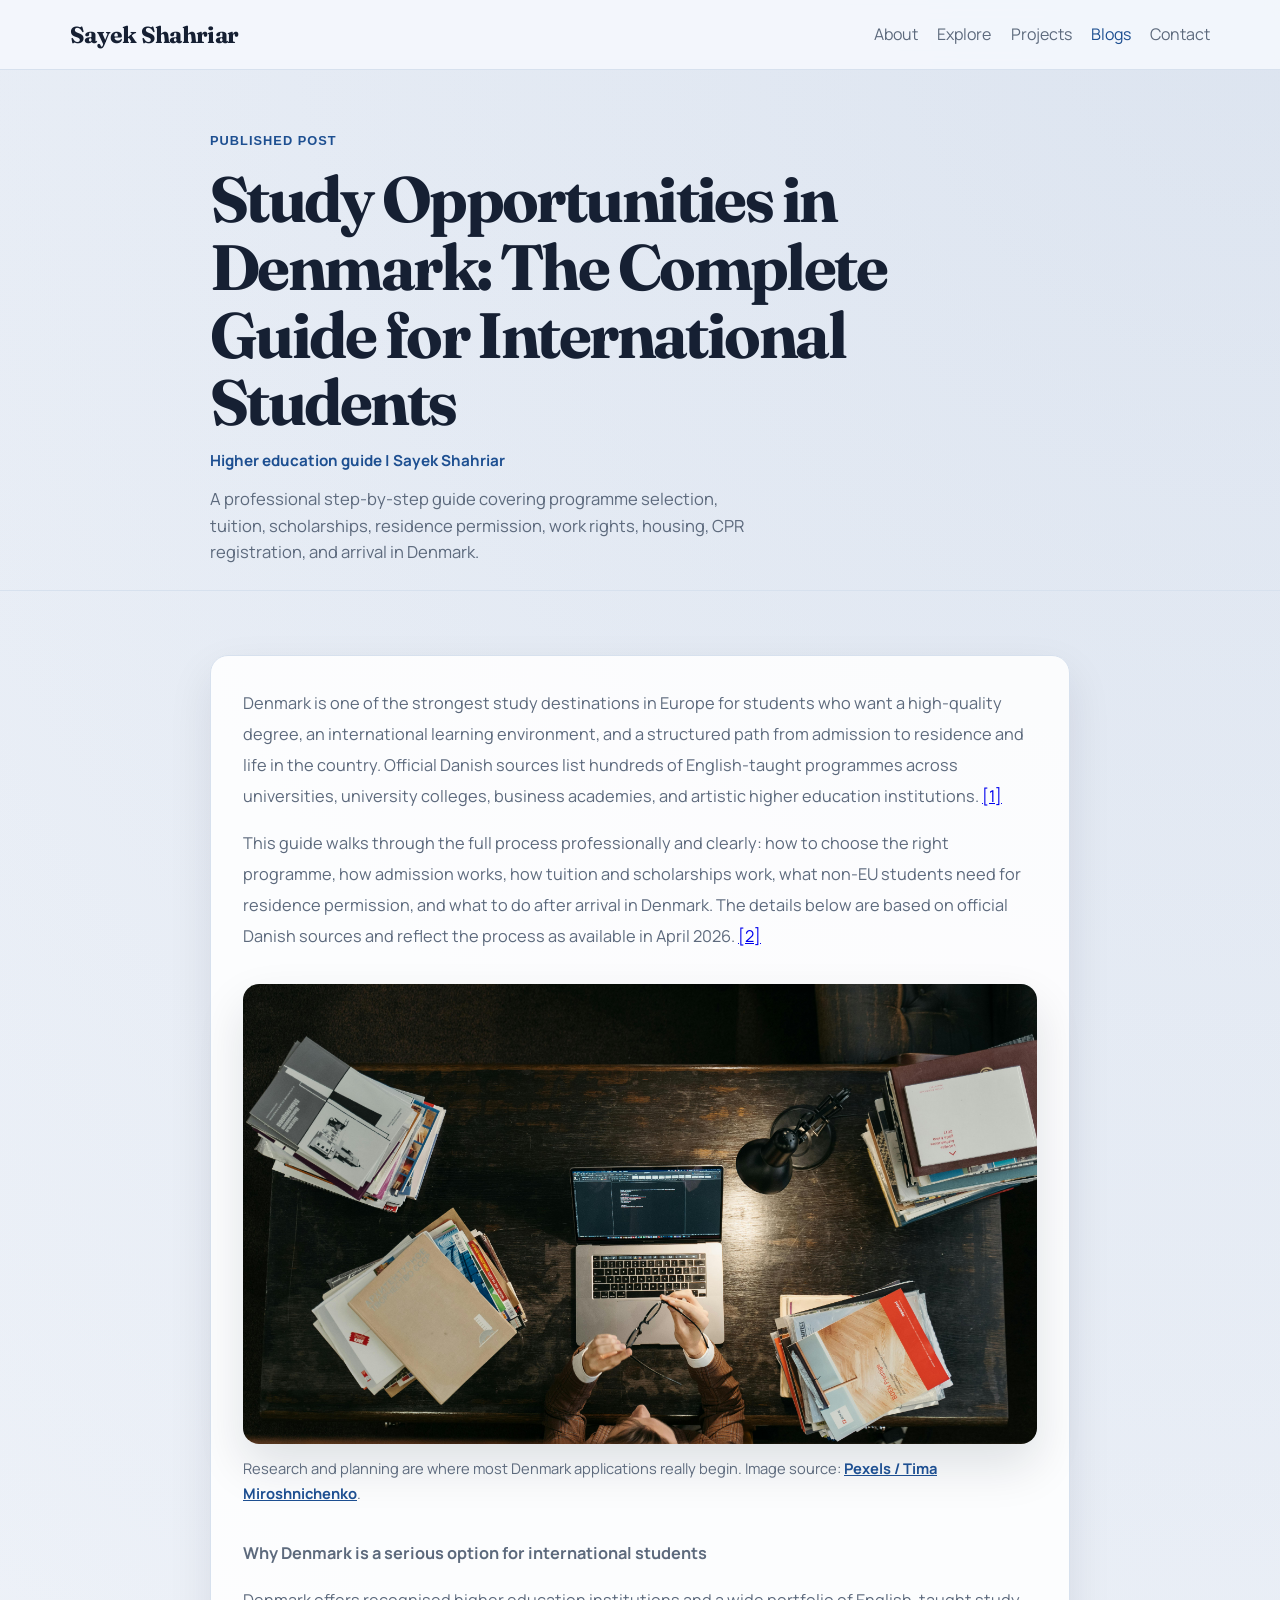
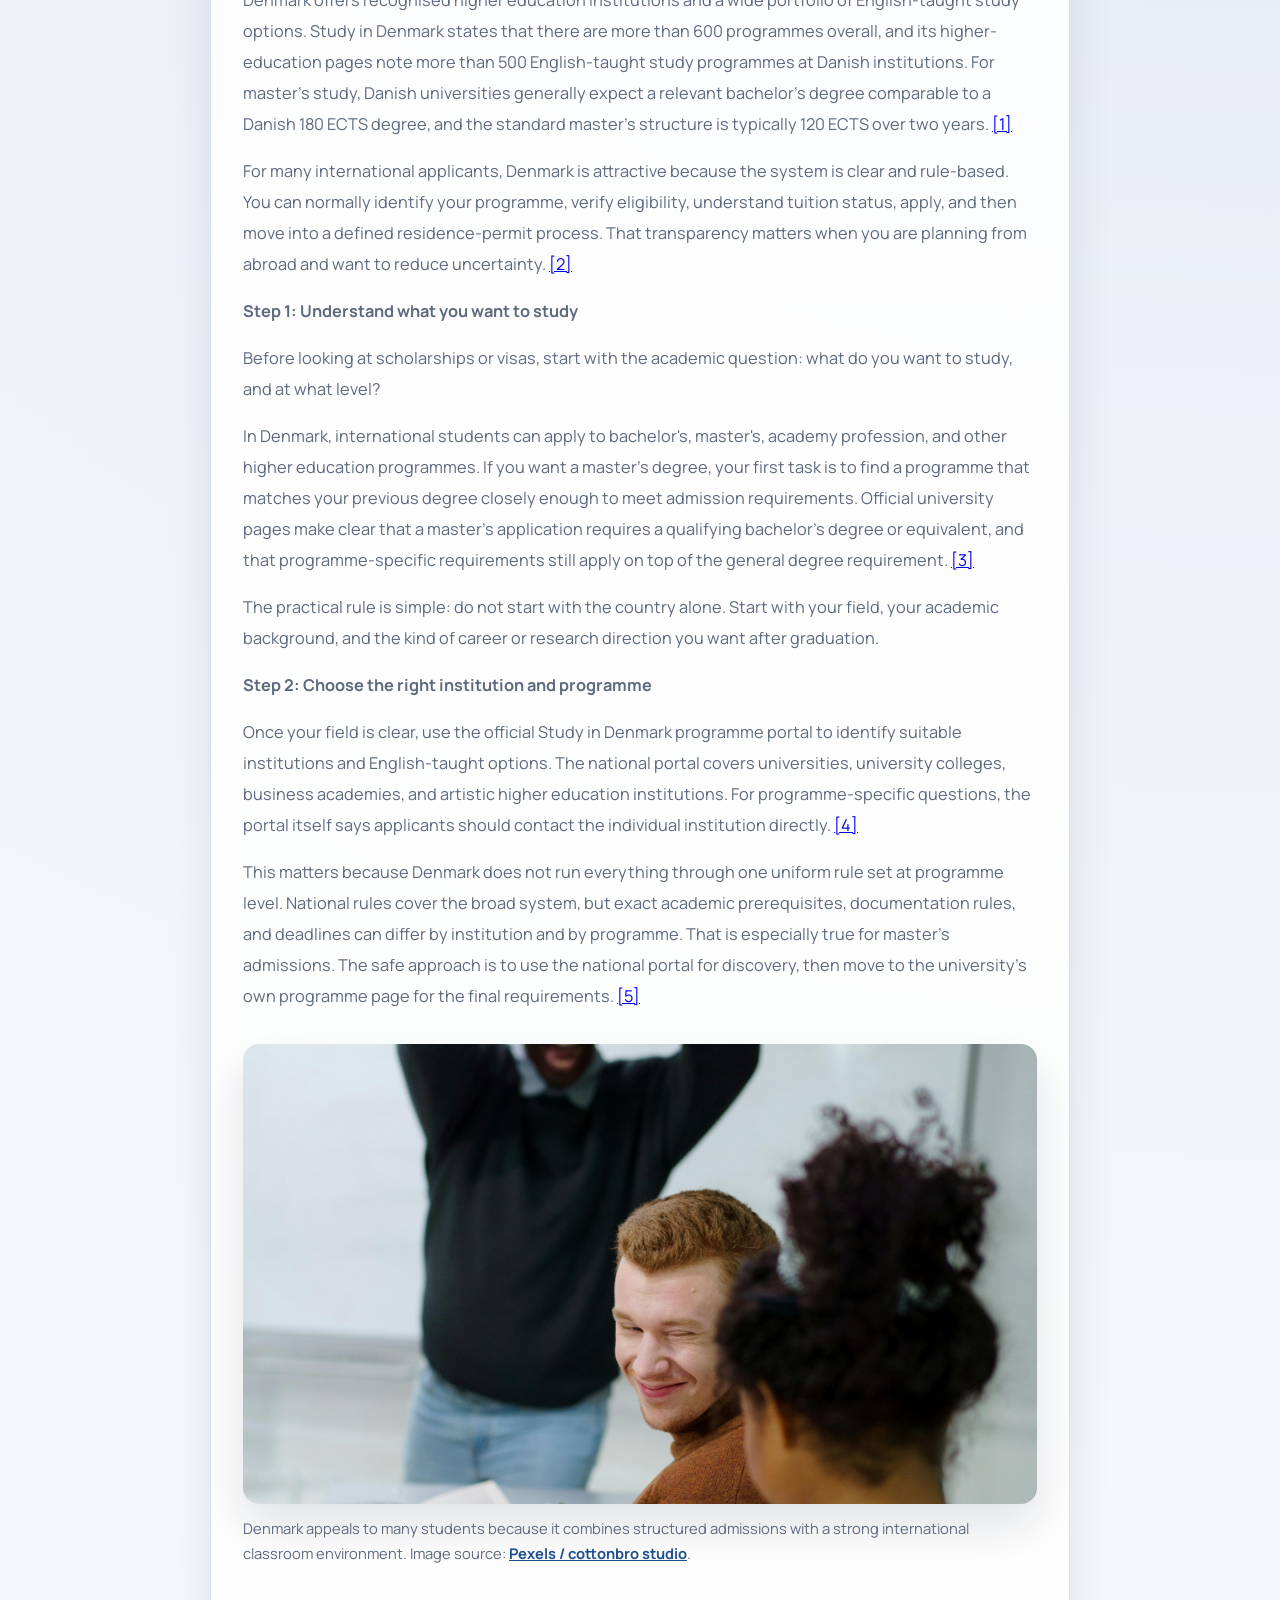
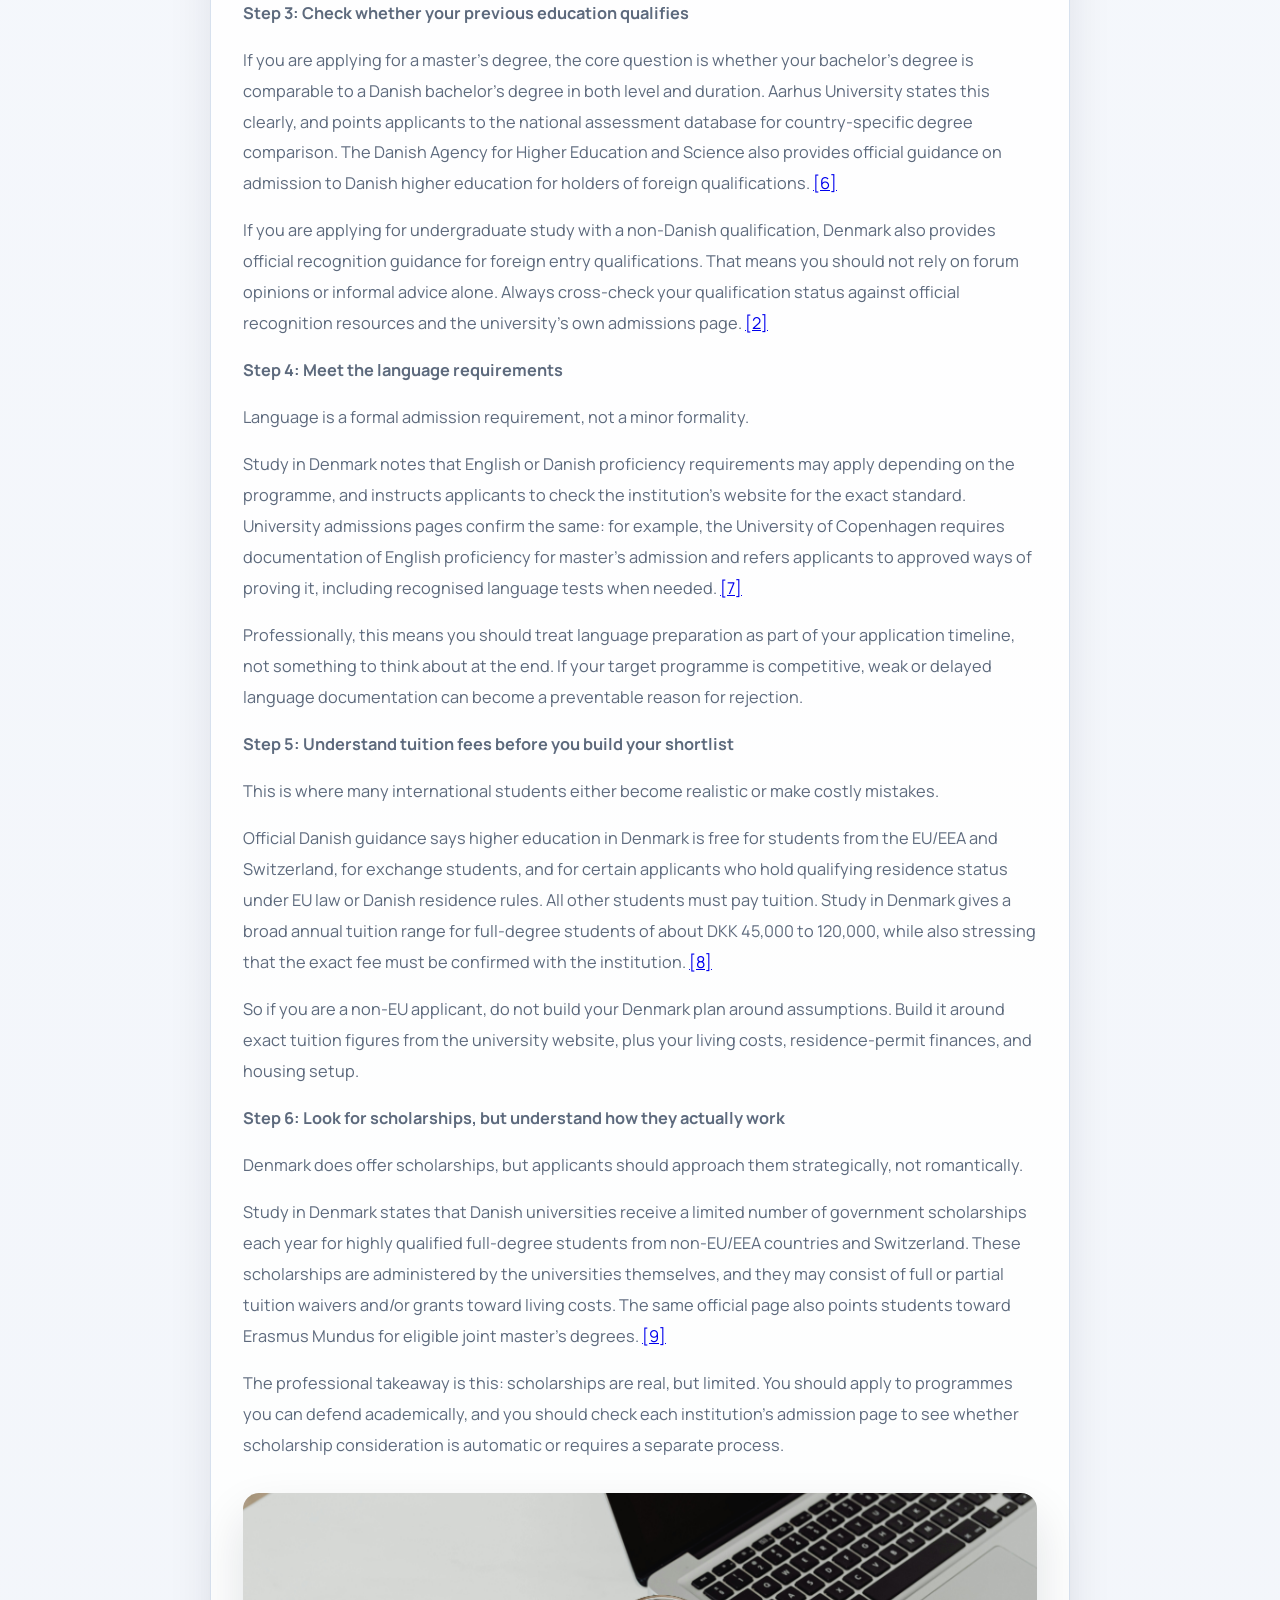
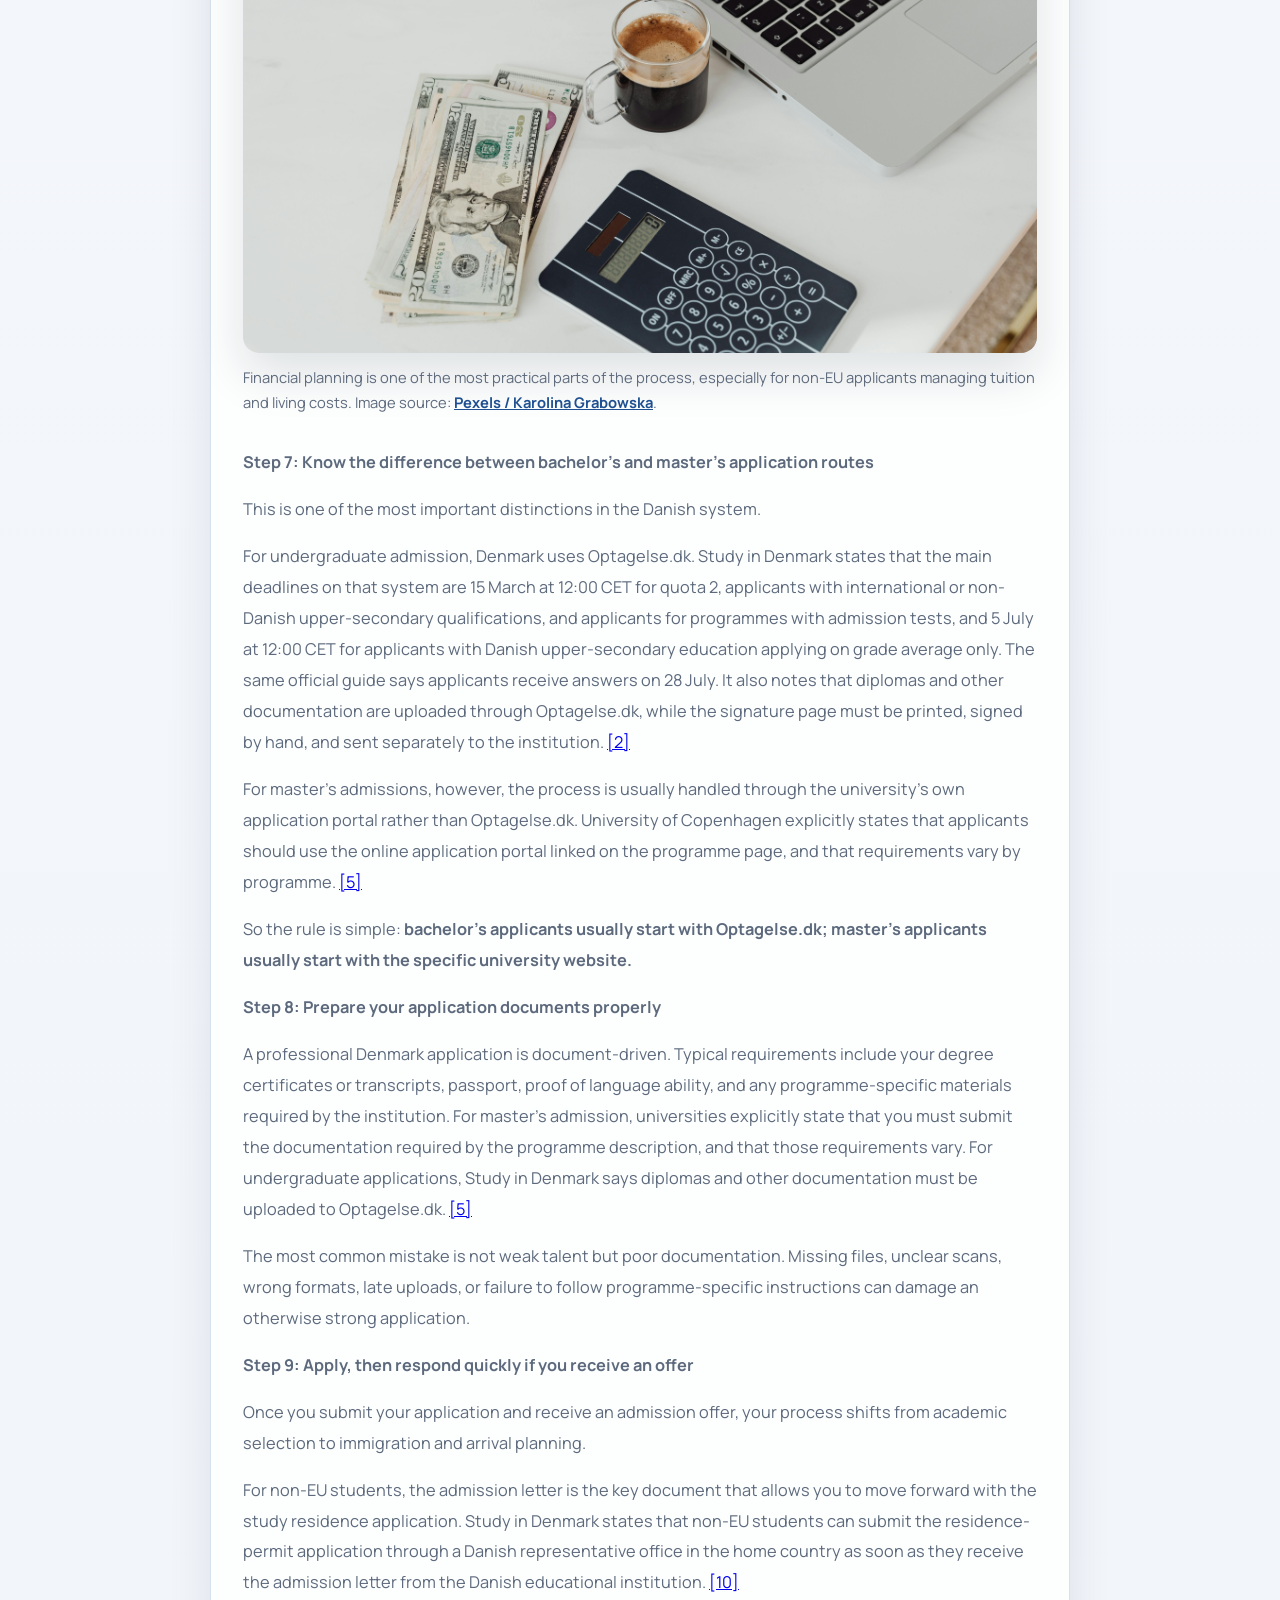
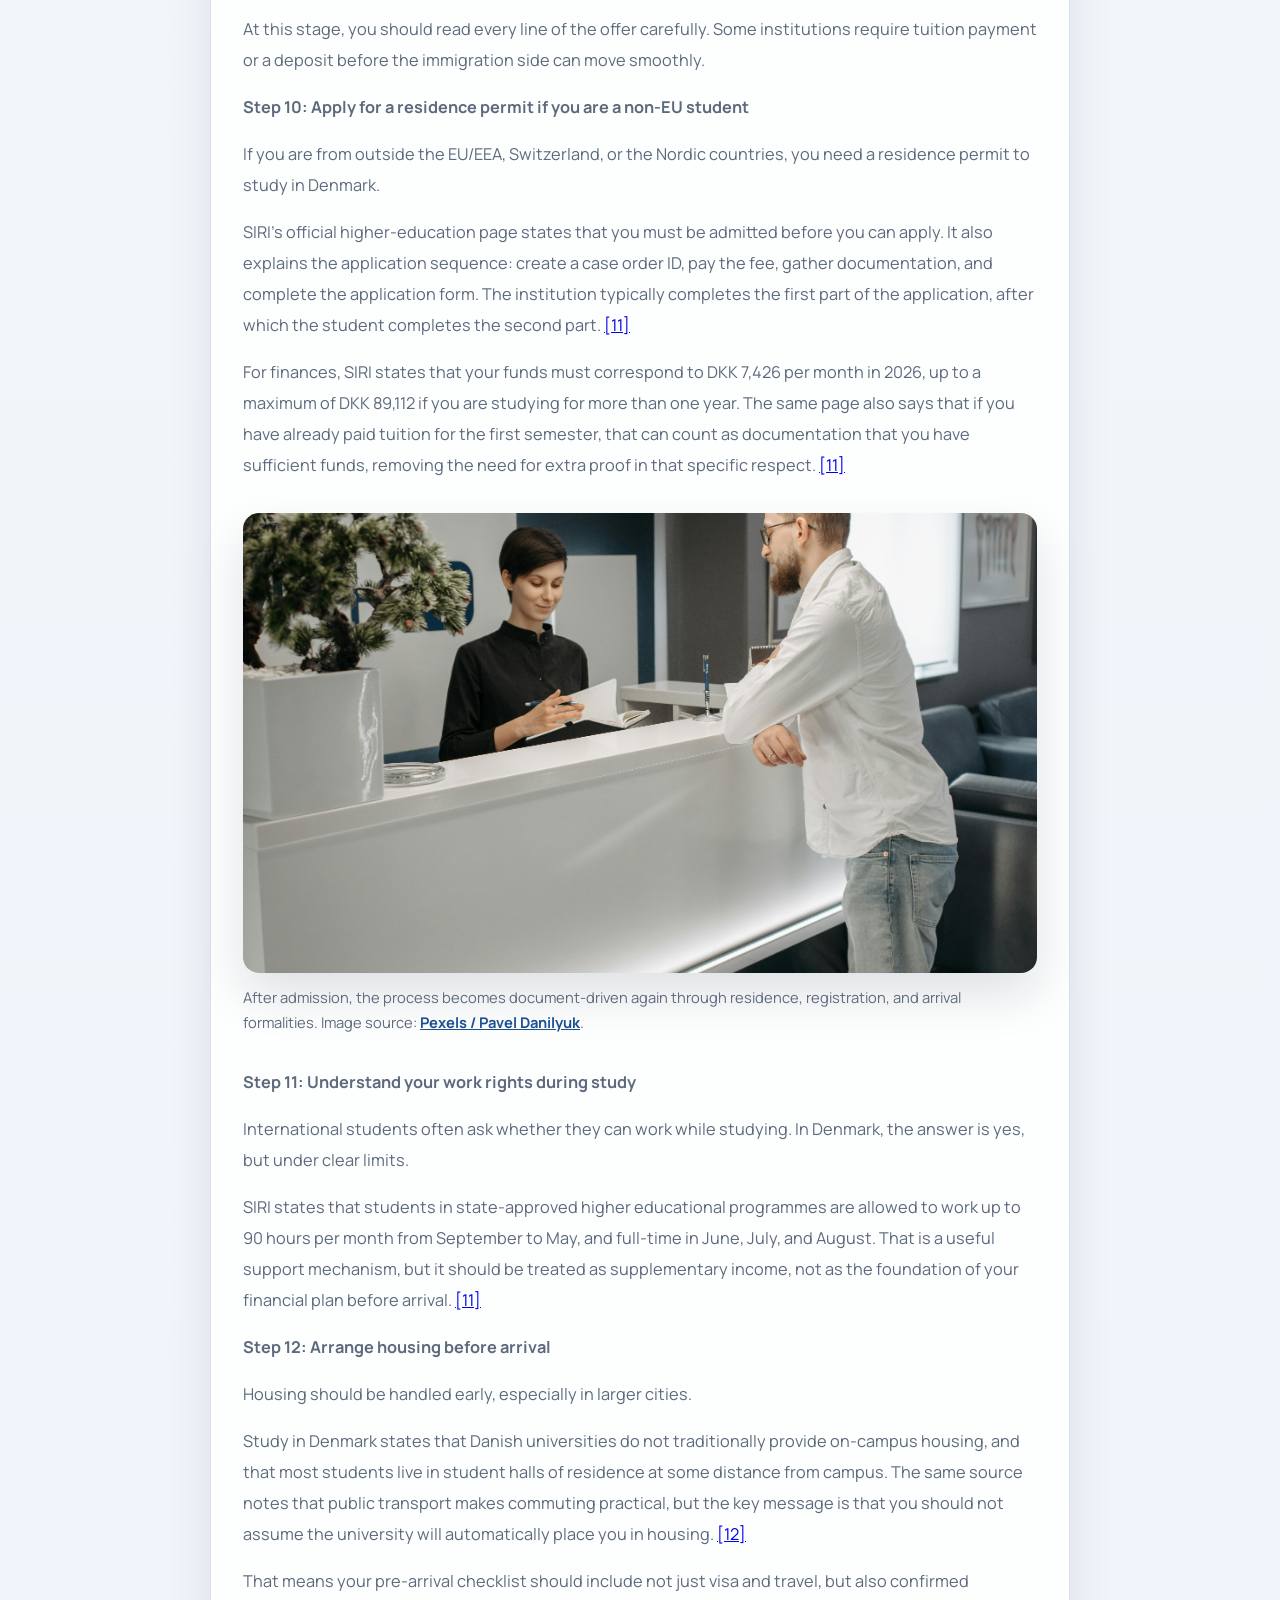
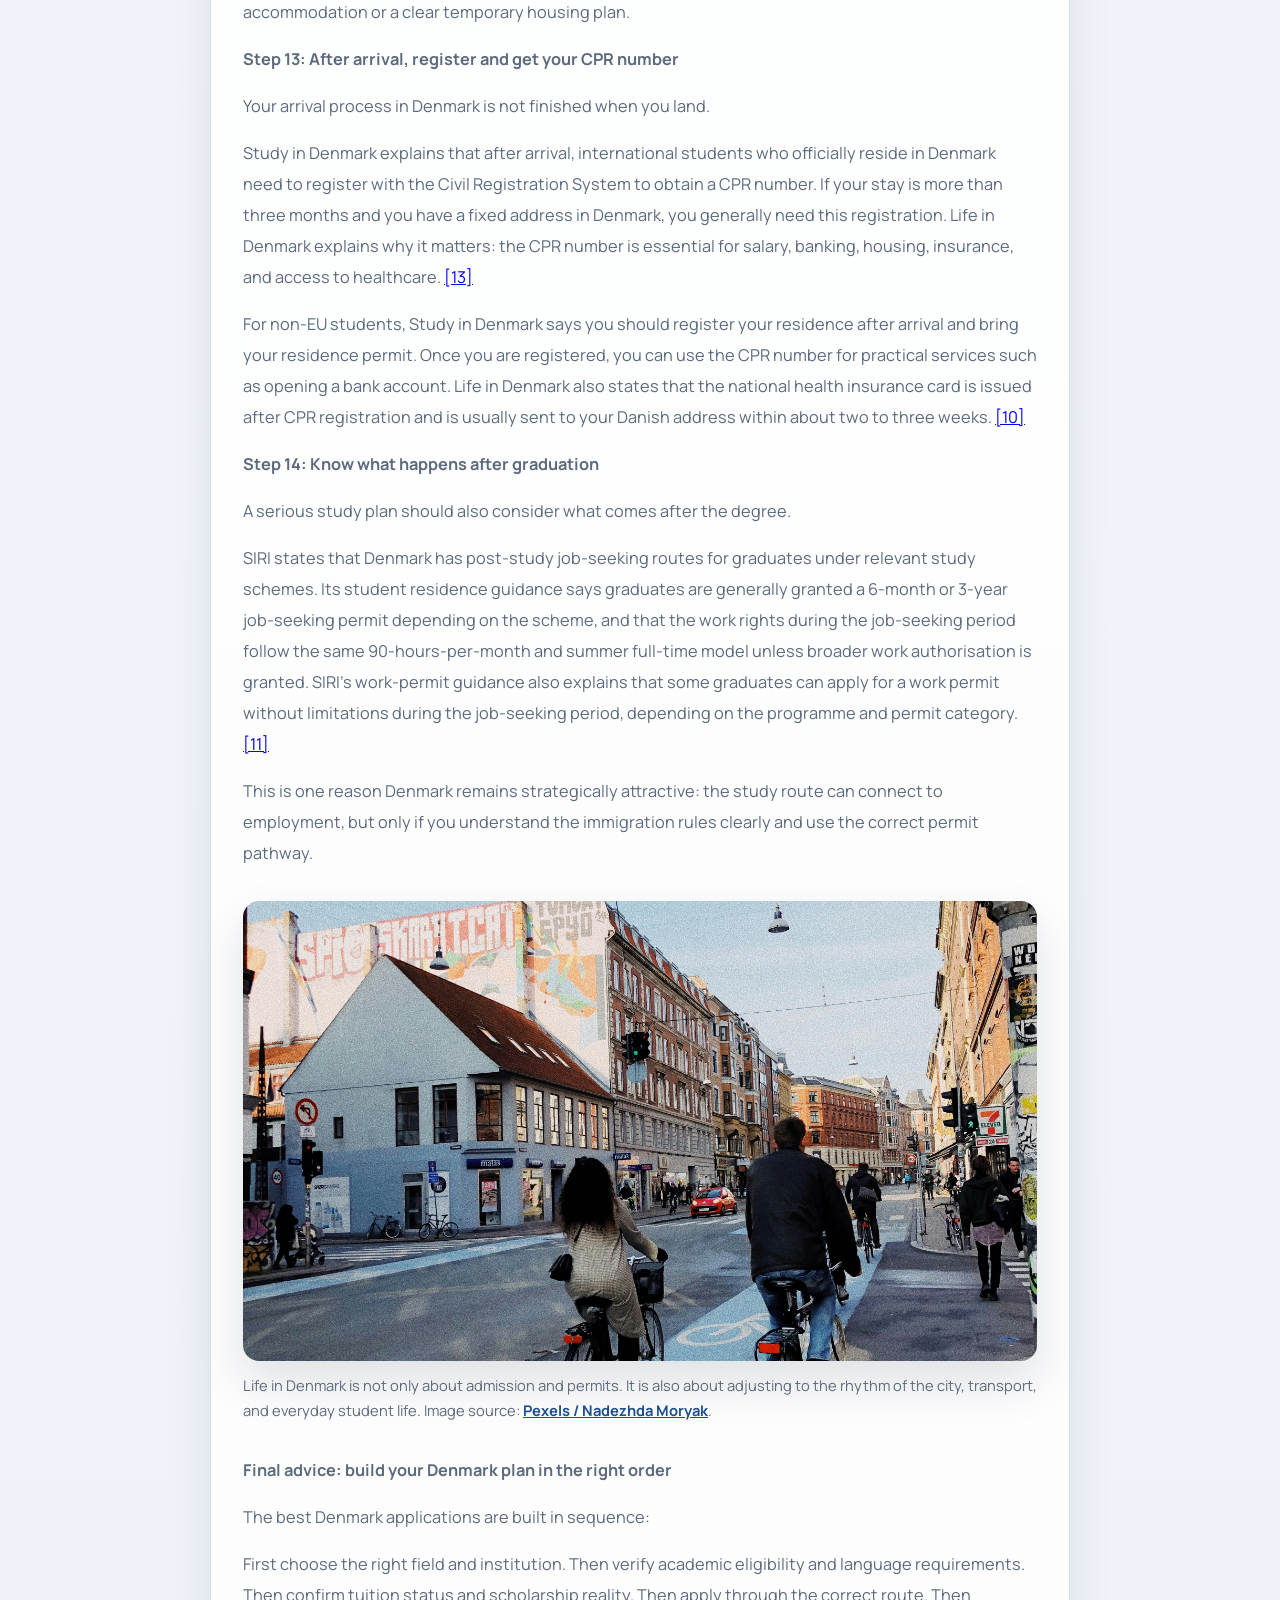
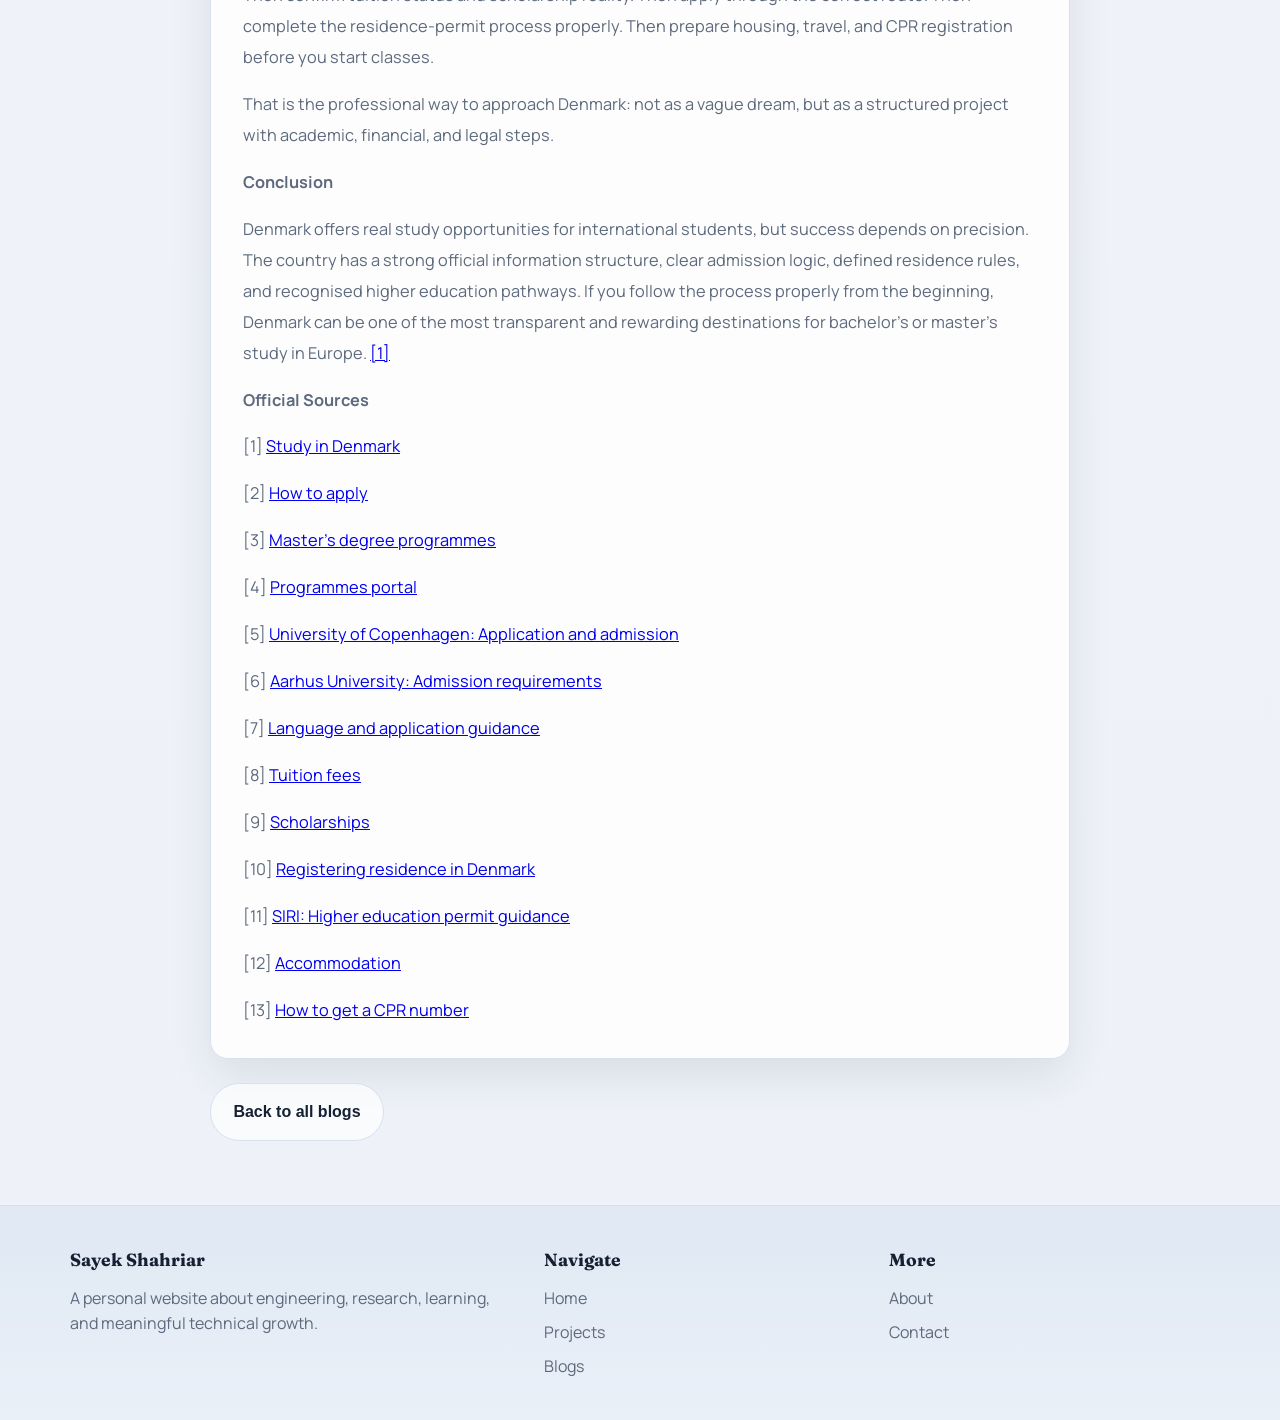
==== commit 151e5890: "Add visuals to Denmark study guide post" ====
--- a/blog-denmark-study-guide.html
+++ b/blog-denmark-study-guide.html
@@ -42,6 +42,11 @@
 
         <p>This guide walks through the full process professionally and clearly: how to choose the right programme, how admission works, how tuition and scholarships work, what non-EU students need for residence permission, and what to do after arrival in Denmark. The details below are based on official Danish sources and reflect the process as available in April 2026. <a href="https://studyindenmark.dk/study-options/how-to-apply" target="_blank" rel="noopener noreferrer">[2]</a></p>
 
+        <figure class="article-figure">
+          <img src="images/blogs/denmark-research-desk.jpg" alt="Overhead desk scene with a laptop, books, and study materials representing early research and application planning.">
+          <figcaption>Research and planning are where most Denmark applications really begin. Image source: <a href="https://www.pexels.com/photo/a-student-sitting-behind-a-wooden-desk-with-stacks-of-books-and-a-laptop-9572568/" target="_blank" rel="noopener noreferrer">Pexels / Tima Miroshnichenko</a>.</figcaption>
+        </figure>
+
         <p><strong>Why Denmark is a serious option for international students</strong></p>
         <p>Denmark offers recognised higher education institutions and a wide portfolio of English-taught study options. Study in Denmark states that there are more than 600 programmes overall, and its higher-education pages note more than 500 English-taught study programmes at Danish institutions. For master's study, Danish universities generally expect a relevant bachelor's degree comparable to a Danish 180 ECTS degree, and the standard master's structure is typically 120 ECTS over two years. <a href="https://studyindenmark.dk/" target="_blank" rel="noopener noreferrer">[1]</a></p>
         <p>For many international applicants, Denmark is attractive because the system is clear and rule-based. You can normally identify your programme, verify eligibility, understand tuition status, apply, and then move into a defined residence-permit process. That transparency matters when you are planning from abroad and want to reduce uncertainty. <a href="https://studyindenmark.dk/study-options/how-to-apply" target="_blank" rel="noopener noreferrer">[2]</a></p>
@@ -54,6 +59,11 @@
         <p><strong>Step 2: Choose the right institution and programme</strong></p>
         <p>Once your field is clear, use the official Study in Denmark programme portal to identify suitable institutions and English-taught options. The national portal covers universities, university colleges, business academies, and artistic higher education institutions. For programme-specific questions, the portal itself says applicants should contact the individual institution directly. <a href="https://studyindenmark.dk/portal" target="_blank" rel="noopener noreferrer">[4]</a></p>
         <p>This matters because Denmark does not run everything through one uniform rule set at programme level. National rules cover the broad system, but exact academic prerequisites, documentation rules, and deadlines can differ by institution and by programme. That is especially true for master's admissions. The safe approach is to use the national portal for discovery, then move to the university's own programme page for the final requirements. <a href="https://www.ku.dk/studies/masters/application-and-admission" target="_blank" rel="noopener noreferrer">[5]</a></p>
+
+        <figure class="article-figure">
+          <img src="images/blogs/denmark-classroom.jpg" alt="University students in a collaborative classroom, representing the international academic environment in Denmark.">
+          <figcaption>Denmark appeals to many students because it combines structured admissions with a strong international classroom environment. Image source: <a href="https://www.pexels.com/photo/three-people-in-a-classroom-6209570/" target="_blank" rel="noopener noreferrer">Pexels / cottonbro studio</a>.</figcaption>
+        </figure>
 
         <p><strong>Step 3: Check whether your previous education qualifies</strong></p>
         <p>If you are applying for a master's degree, the core question is whether your bachelor's degree is comparable to a Danish bachelor's degree in both level and duration. Aarhus University states this clearly, and points applicants to the national assessment database for country-specific degree comparison. The Danish Agency for Higher Education and Science also provides official guidance on admission to Danish higher education for holders of foreign qualifications. <a href="https://masters.au.dk/how-to-apply/admission-requirements" target="_blank" rel="noopener noreferrer">[6]</a></p>
@@ -73,6 +83,11 @@
         <p>Denmark does offer scholarships, but applicants should approach them strategically, not romantically.</p>
         <p>Study in Denmark states that Danish universities receive a limited number of government scholarships each year for highly qualified full-degree students from non-EU/EEA countries and Switzerland. These scholarships are administered by the universities themselves, and they may consist of full or partial tuition waivers and/or grants toward living costs. The same official page also points students toward Erasmus Mundus for eligible joint master's degrees. <a href="https://studyindenmark.dk/study-options/scholarships" target="_blank" rel="noopener noreferrer">[9]</a></p>
         <p>The professional takeaway is this: scholarships are real, but limited. You should apply to programmes you can defend academically, and you should check each institution's admission page to see whether scholarship consideration is automatic or requires a separate process.</p>
+
+        <figure class="article-figure">
+          <img src="images/blogs/denmark-budget.jpg" alt="Desk with laptop, calculator, coffee, and money, representing tuition and financial planning for studying abroad.">
+          <figcaption>Financial planning is one of the most practical parts of the process, especially for non-EU applicants managing tuition and living costs. Image source: <a href="https://www.pexels.com/photo/money-coffee-calculator-and-laptop-on-a-desk-5942707/" target="_blank" rel="noopener noreferrer">Pexels / Karolina Grabowska</a>.</figcaption>
+        </figure>
 
         <p><strong>Step 7: Know the difference between bachelor's and master's application routes</strong></p>
         <p>This is one of the most important distinctions in the Danish system.</p>
@@ -94,6 +109,11 @@
         <p>SIRI's official higher-education page states that you must be admitted before you can apply. It also explains the application sequence: create a case order ID, pay the fee, gather documentation, and complete the application form. The institution typically completes the first part of the application, after which the student completes the second part. <a href="https://www.nyidanmark.dk/en-GB/You-want-to-apply/Study/Higher-Education" target="_blank" rel="noopener noreferrer">[11]</a></p>
         <p>For finances, SIRI states that your funds must correspond to DKK 7,426 per month in 2026, up to a maximum of DKK 89,112 if you are studying for more than one year. The same page also says that if you have already paid tuition for the first semester, that can count as documentation that you have sufficient funds, removing the need for extra proof in that specific respect. <a href="https://www.nyidanmark.dk/en-GB/You-want-to-apply/Study/Higher-Education" target="_blank" rel="noopener noreferrer">[11]</a></p>
 
+        <figure class="article-figure">
+          <img src="images/blogs/denmark-registration.jpg" alt="A person speaking with a receptionist at a modern front desk, representing permit and registration steps.">
+          <figcaption>After admission, the process becomes document-driven again through residence, registration, and arrival formalities. Image source: <a href="https://www.pexels.com/photo/man-in-white-dress-shirt-standing-near-a-woman-in-the-reception-6809656/" target="_blank" rel="noopener noreferrer">Pexels / Pavel Danilyuk</a>.</figcaption>
+        </figure>
+
         <p><strong>Step 11: Understand your work rights during study</strong></p>
         <p>International students often ask whether they can work while studying. In Denmark, the answer is yes, but under clear limits.</p>
         <p>SIRI states that students in state-approved higher educational programmes are allowed to work up to 90 hours per month from September to May, and full-time in June, July, and August. That is a useful support mechanism, but it should be treated as supplementary income, not as the foundation of your financial plan before arrival. <a href="https://www.nyidanmark.dk/en-GB/You-want-to-apply/Study/Higher-Education" target="_blank" rel="noopener noreferrer">[11]</a></p>
@@ -112,6 +132,11 @@
         <p>A serious study plan should also consider what comes after the degree.</p>
         <p>SIRI states that Denmark has post-study job-seeking routes for graduates under relevant study schemes. Its student residence guidance says graduates are generally granted a 6-month or 3-year job-seeking permit depending on the scheme, and that the work rights during the job-seeking period follow the same 90-hours-per-month and summer full-time model unless broader work authorisation is granted. SIRI's work-permit guidance also explains that some graduates can apply for a work permit without limitations during the job-seeking period, depending on the programme and permit category. <a href="https://www.nyidanmark.dk/en-GB/You-want-to-apply/Study/Higher-Education" target="_blank" rel="noopener noreferrer">[11]</a></p>
         <p>This is one reason Denmark remains strategically attractive: the study route can connect to employment, but only if you understand the immigration rules clearly and use the correct permit pathway.</p>
+
+        <figure class="article-figure">
+          <img src="images/blogs/denmark-arrival-city.jpg" alt="Cyclists riding through a Copenhagen city street, representing student life and everyday mobility after arrival in Denmark.">
+          <figcaption>Life in Denmark is not only about admission and permits. It is also about adjusting to the rhythm of the city, transport, and everyday student life. Image source: <a href="https://www.pexels.com/photo/city-street-with-people-riding-bicycles-6207777/" target="_blank" rel="noopener noreferrer">Pexels / Nadezhda Moryak</a>.</figcaption>
+        </figure>
 
         <p><strong>Final advice: build your Denmark plan in the right order</strong></p>
         <p>The best Denmark applications are built in sequence:</p>
--- a/style.css
+++ b/style.css
@@ -639,6 +639,31 @@
   margin-top: 1rem;
 }
 
+.article-figure {
+  margin: 2rem 0;
+}
+
+.article-figure img {
+  display: block;
+  width: 100%;
+  max-height: 460px;
+  object-fit: cover;
+  border-radius: 16px;
+  box-shadow: 0 22px 48px rgba(12, 24, 44, 0.12);
+}
+
+.article-figure figcaption {
+  margin-top: 0.75rem;
+  color: var(--muted);
+  font-size: 0.92rem;
+  line-height: 1.7;
+}
+
+.article-figure figcaption a {
+  color: var(--primary);
+  font-weight: 700;
+}
+
 .article-footer {
   max-width: 860px;
   margin-top: 1.5rem;
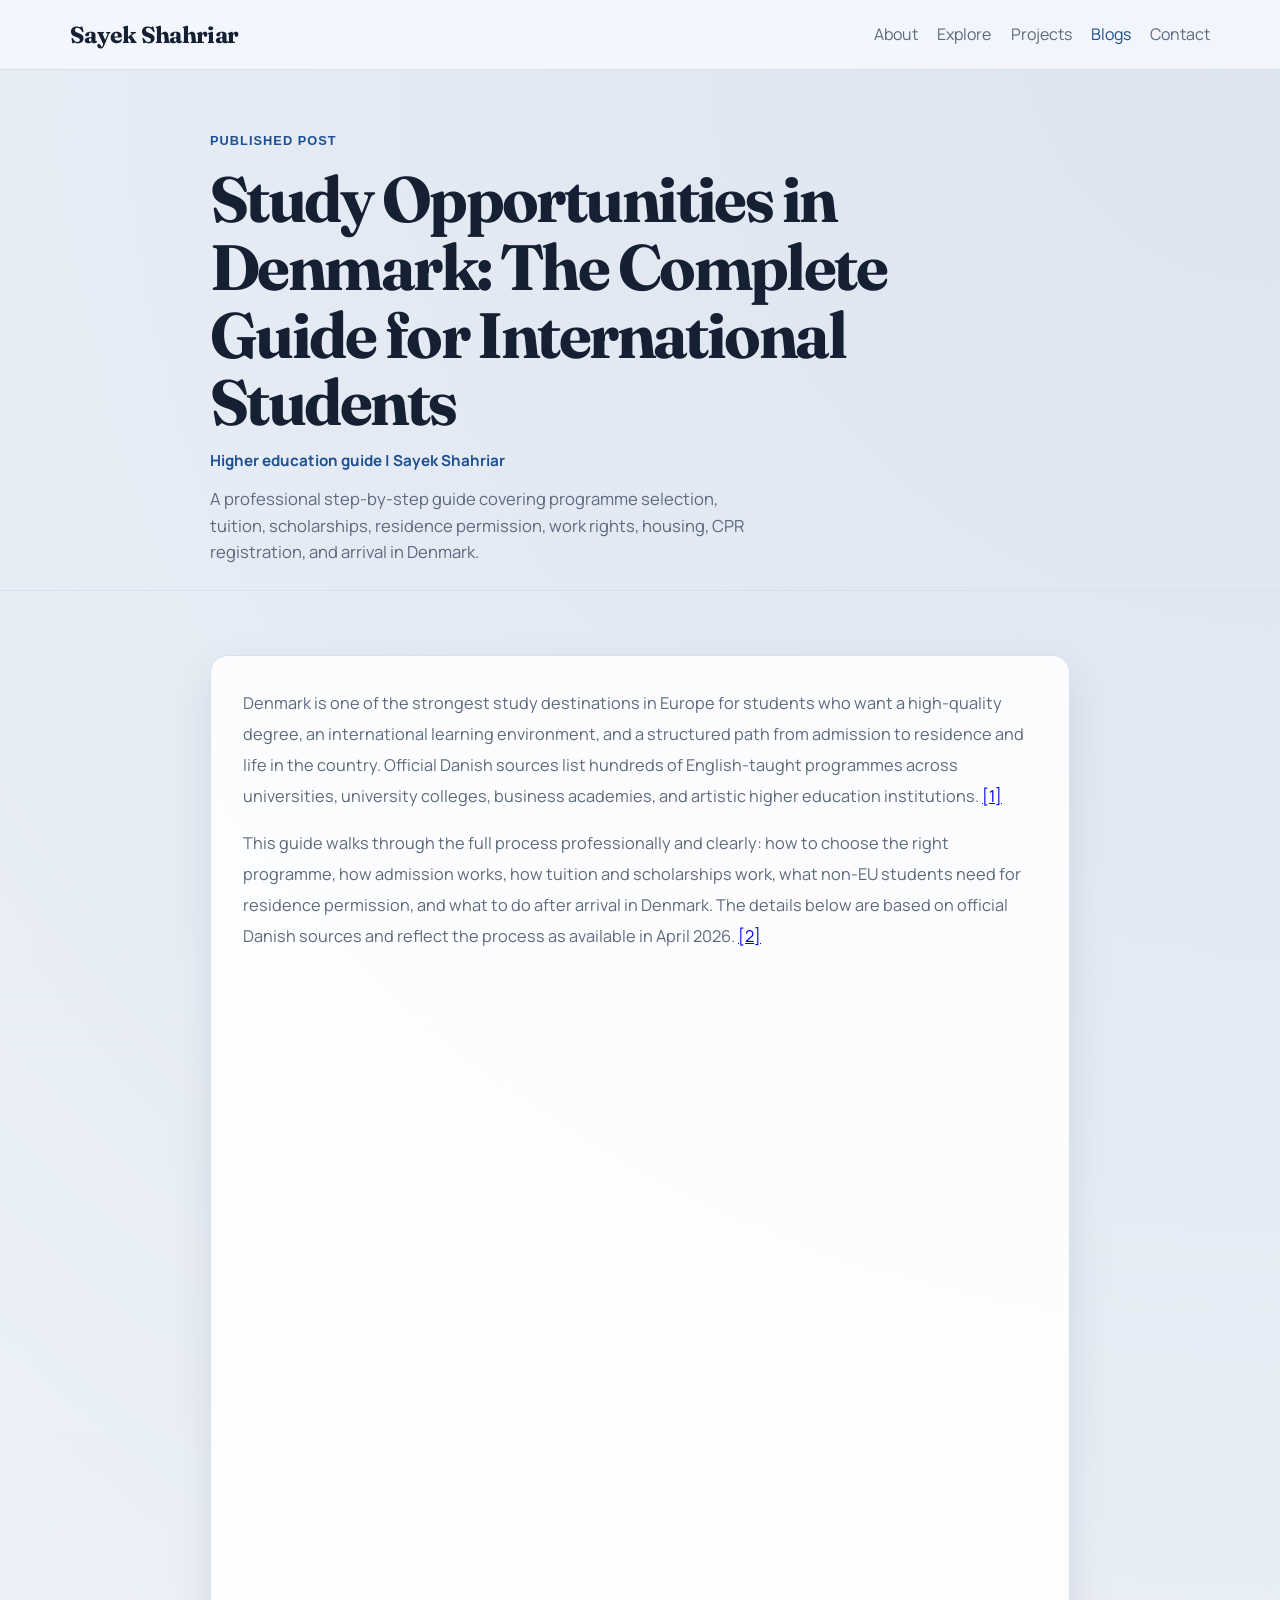
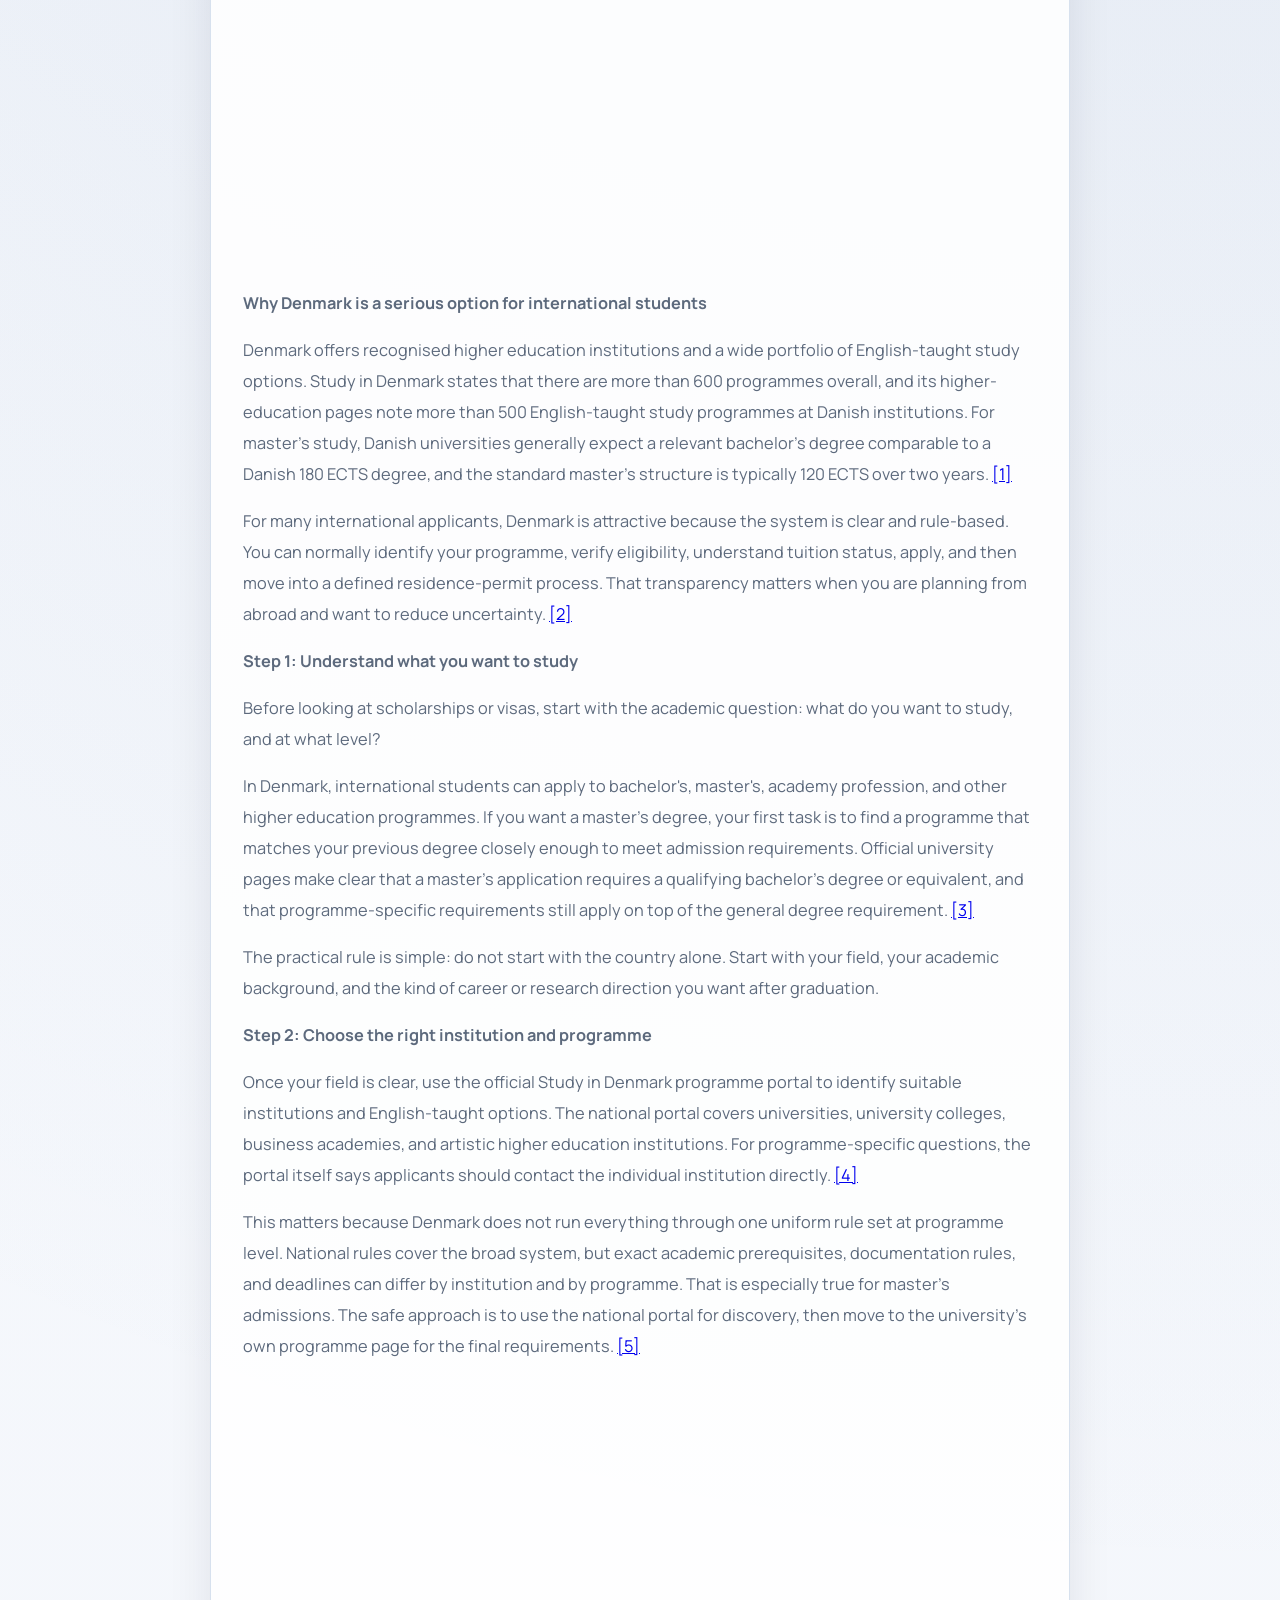
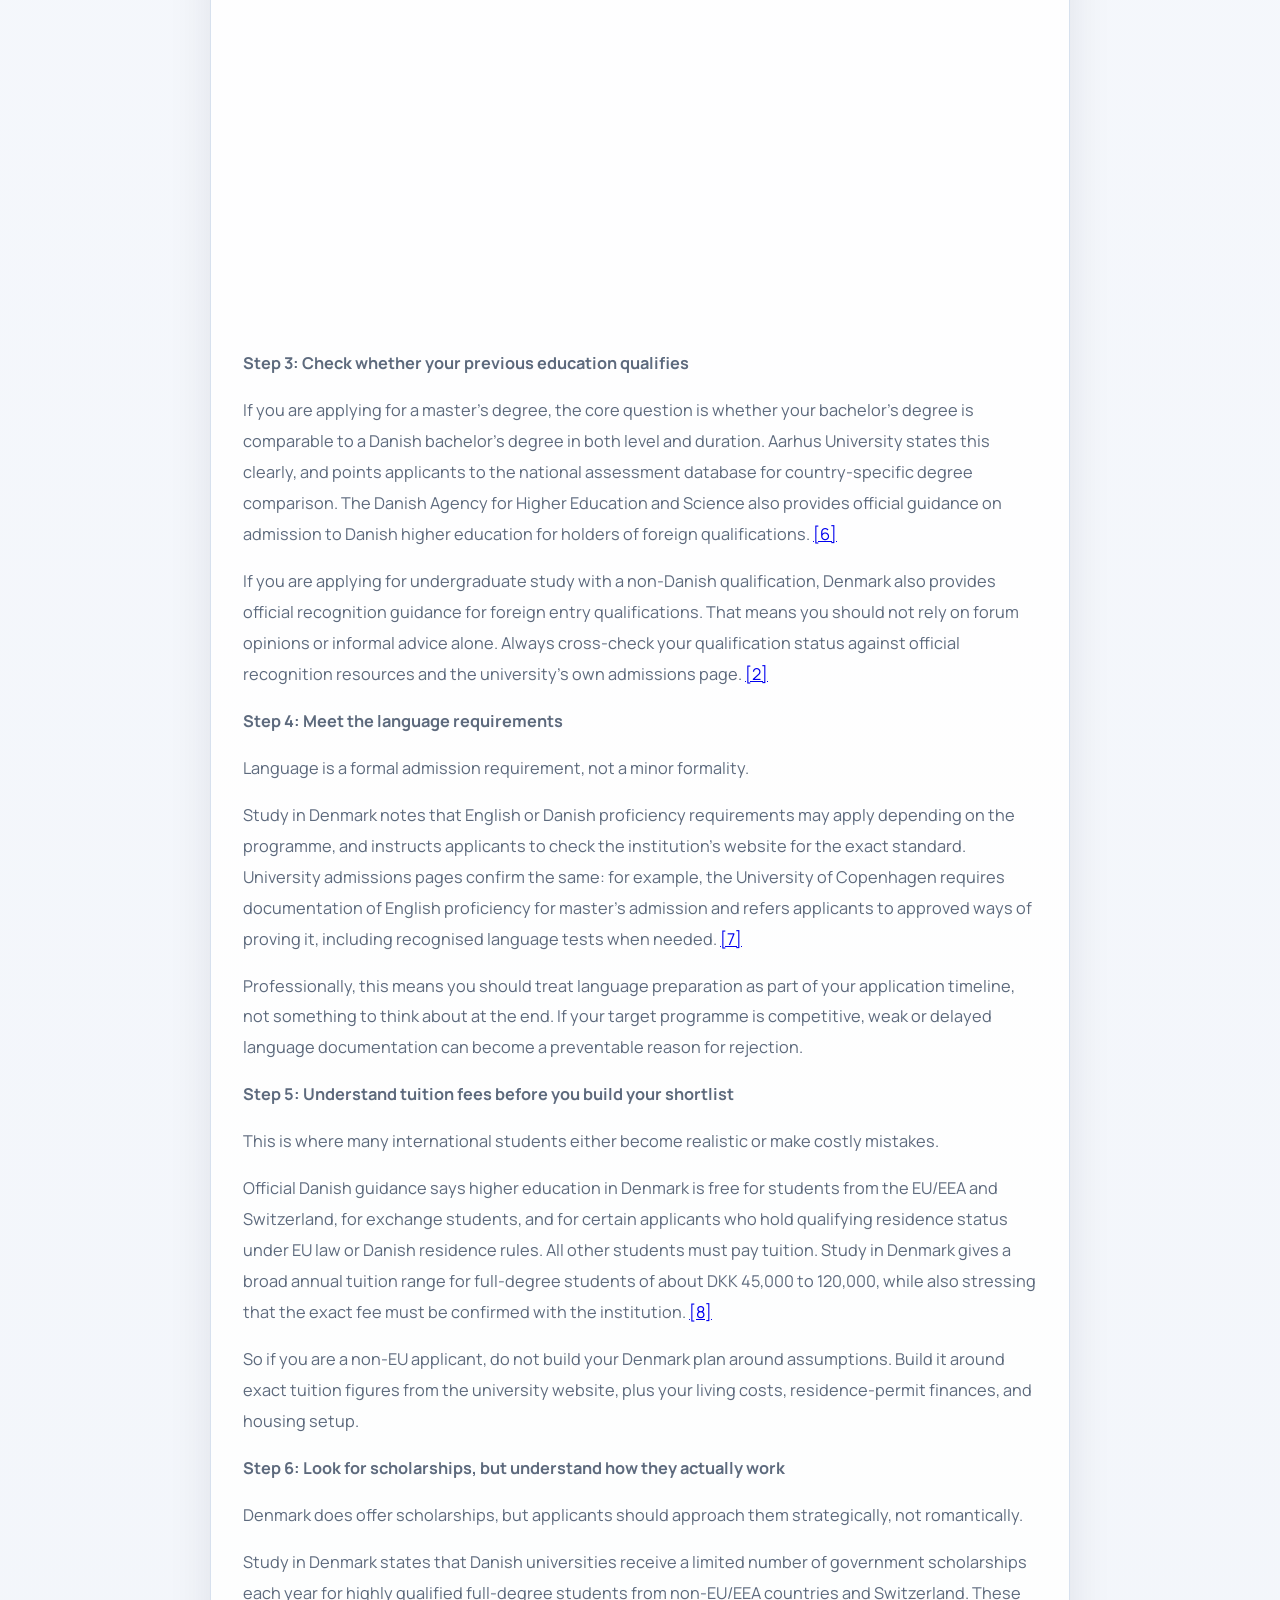
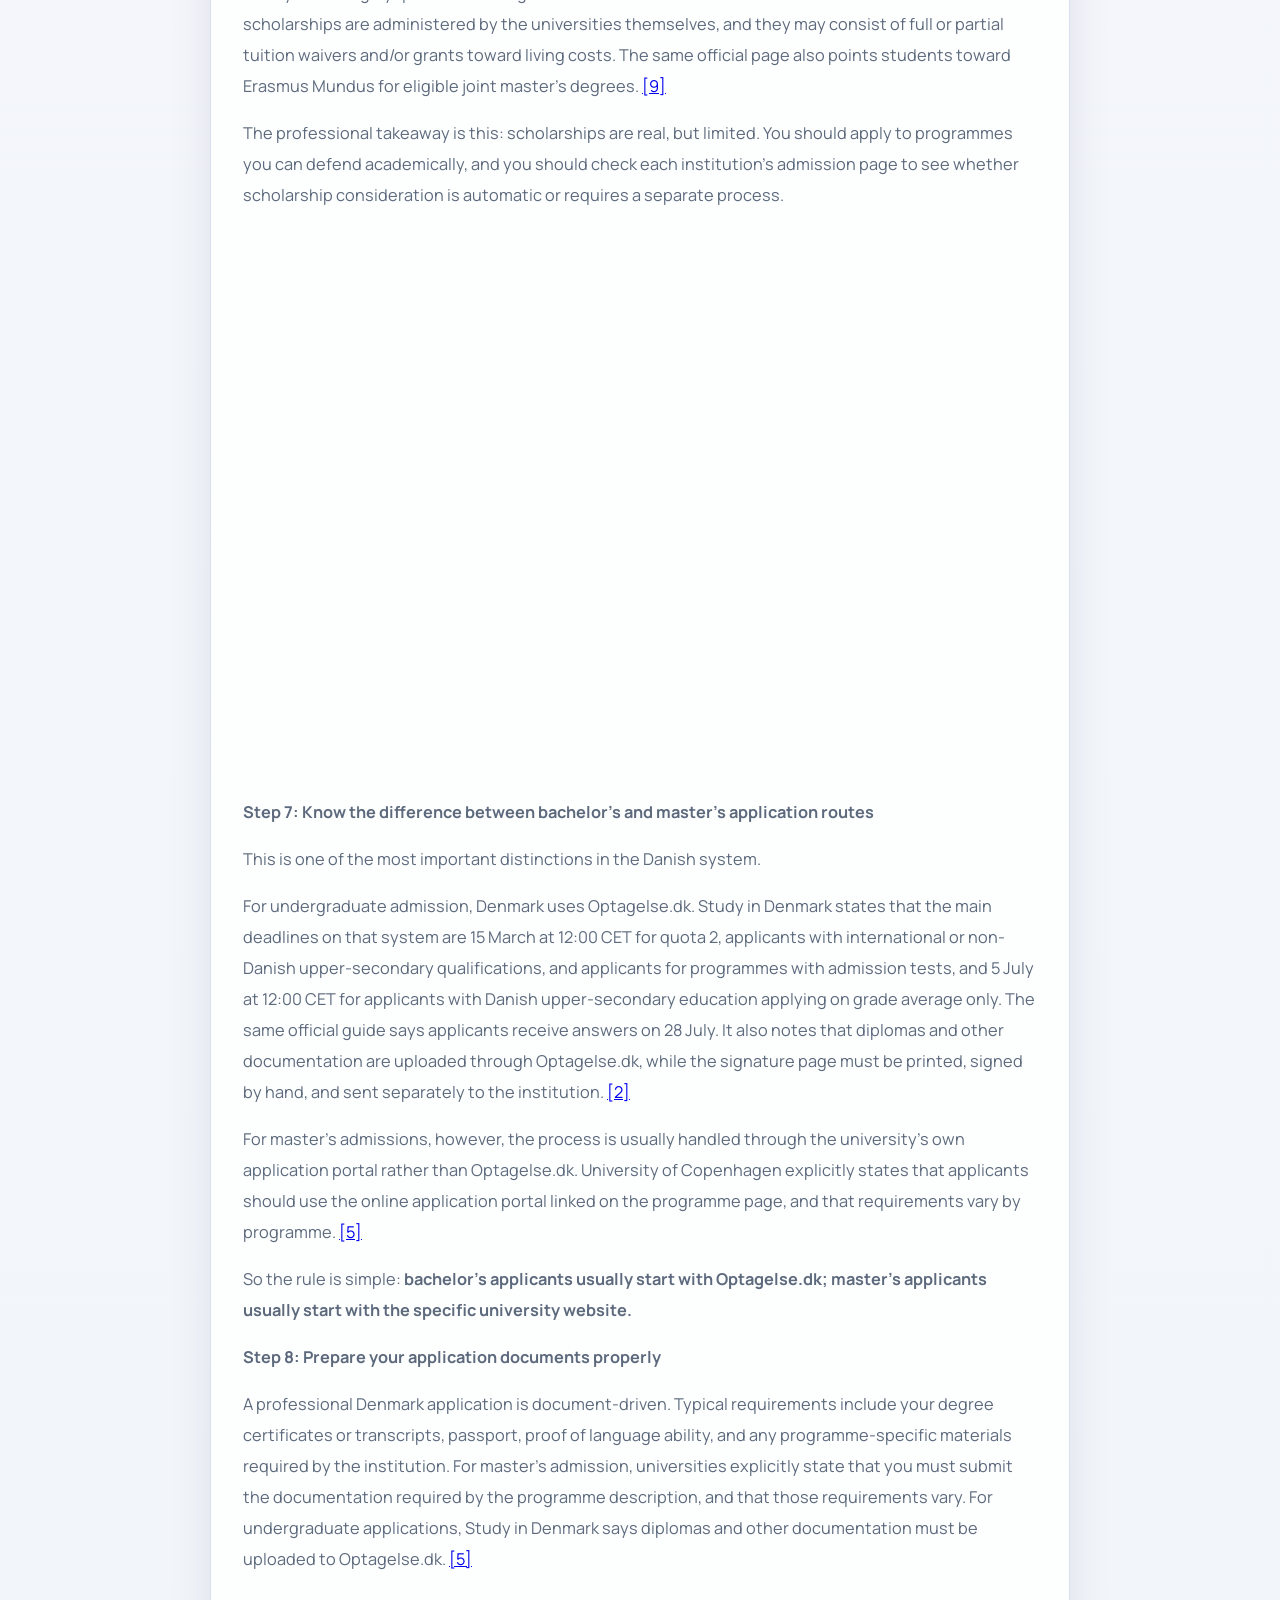
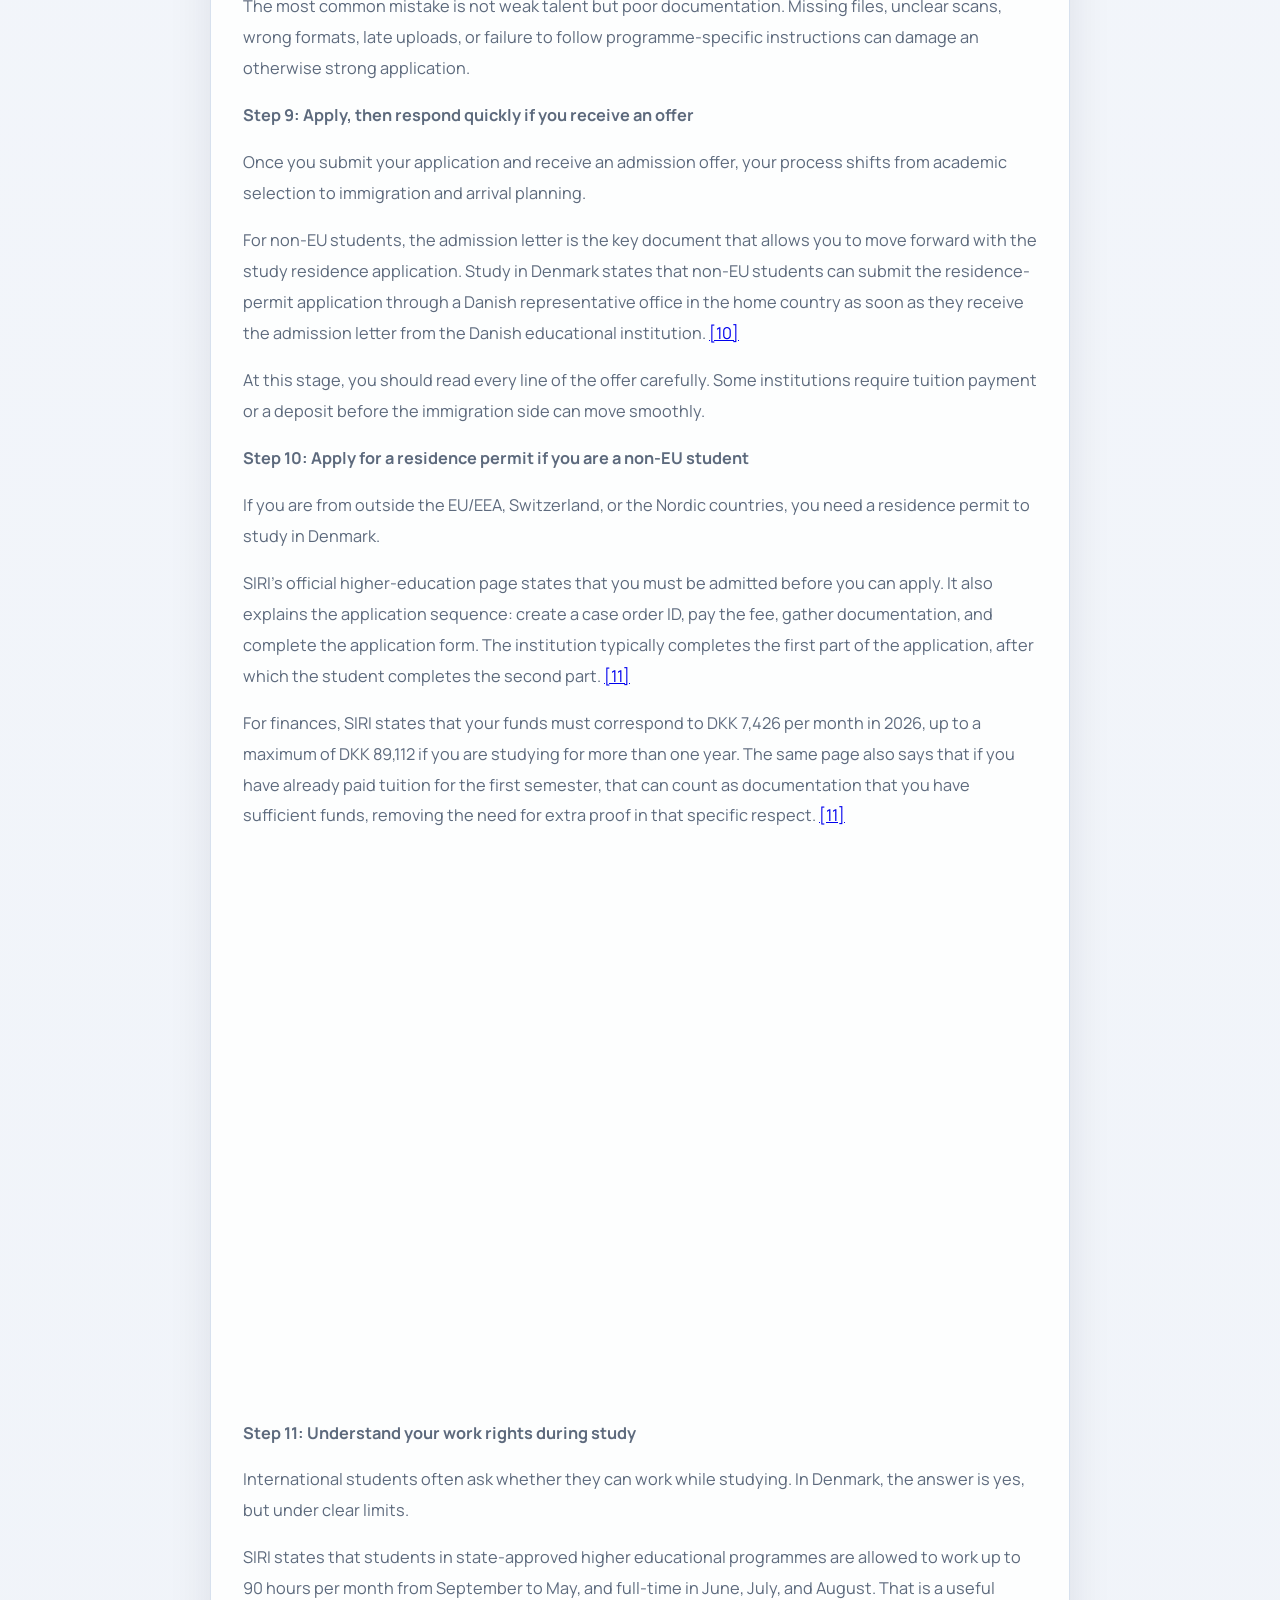
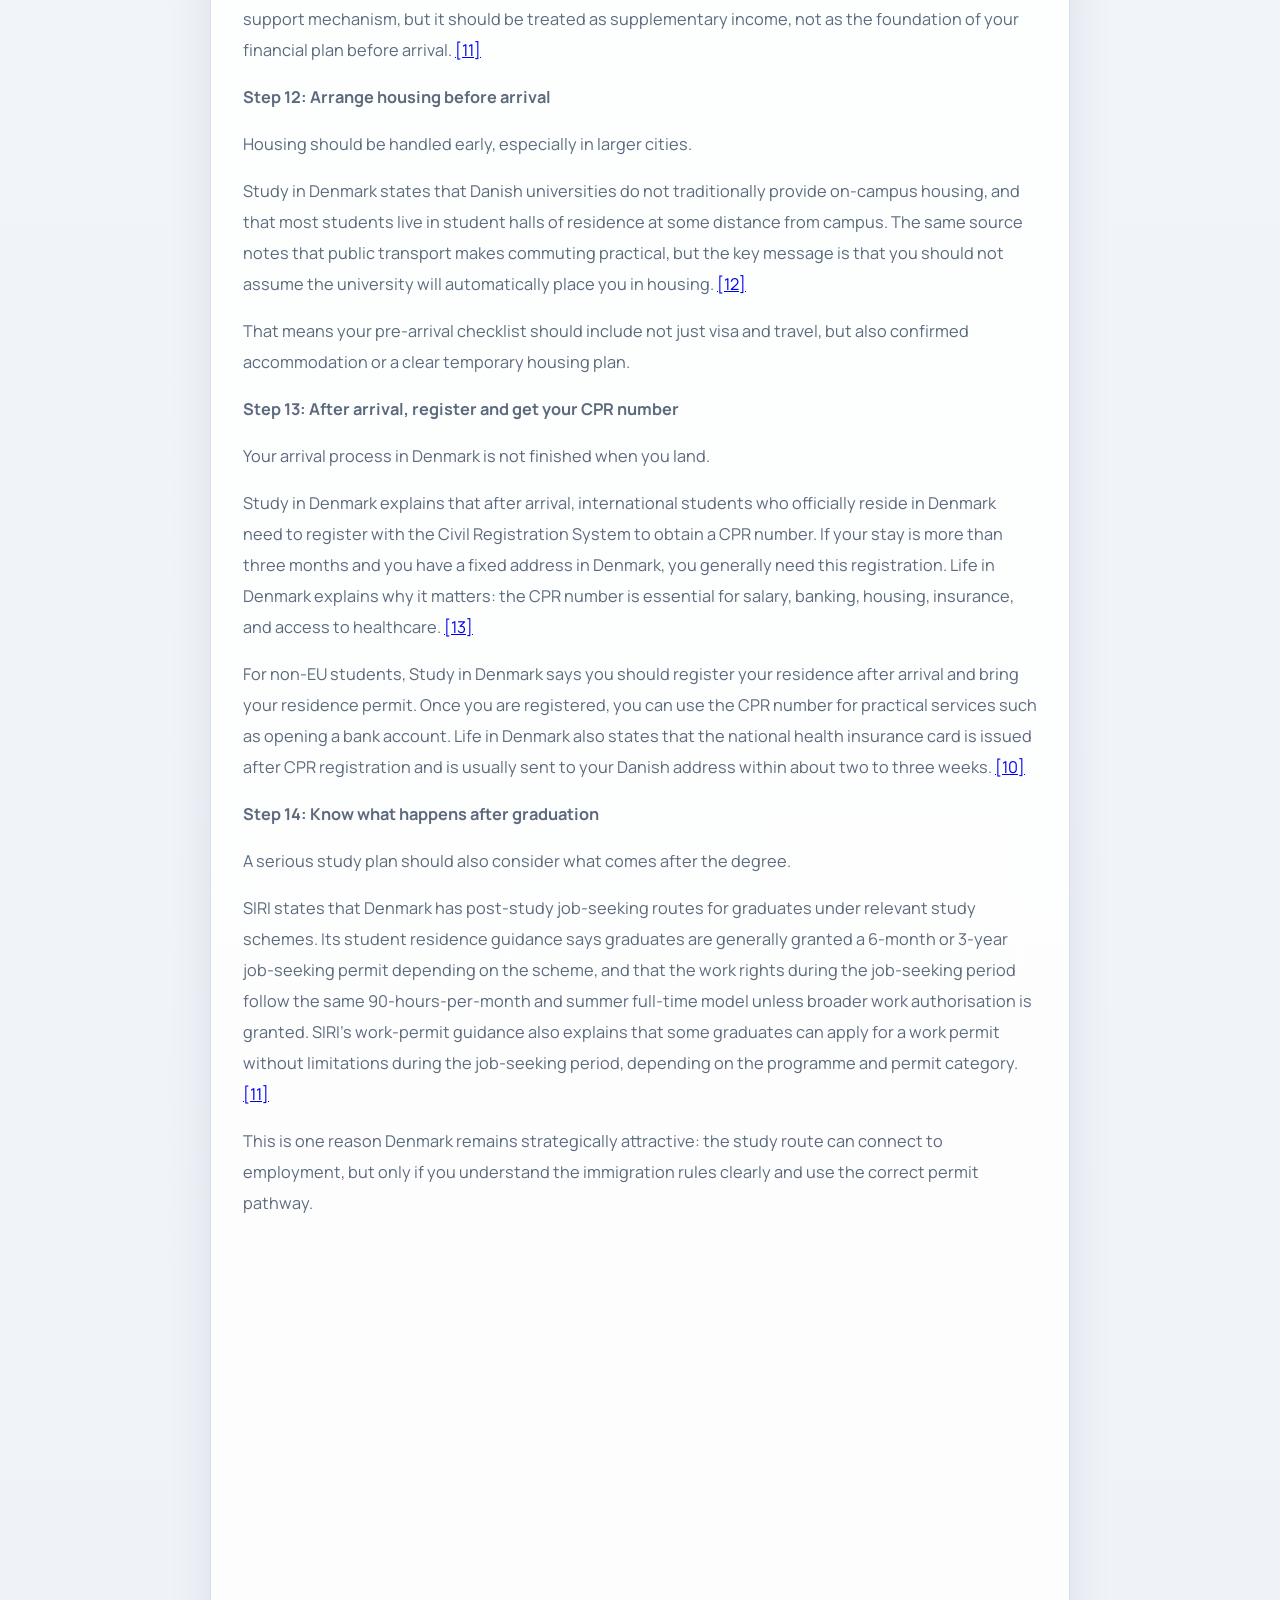
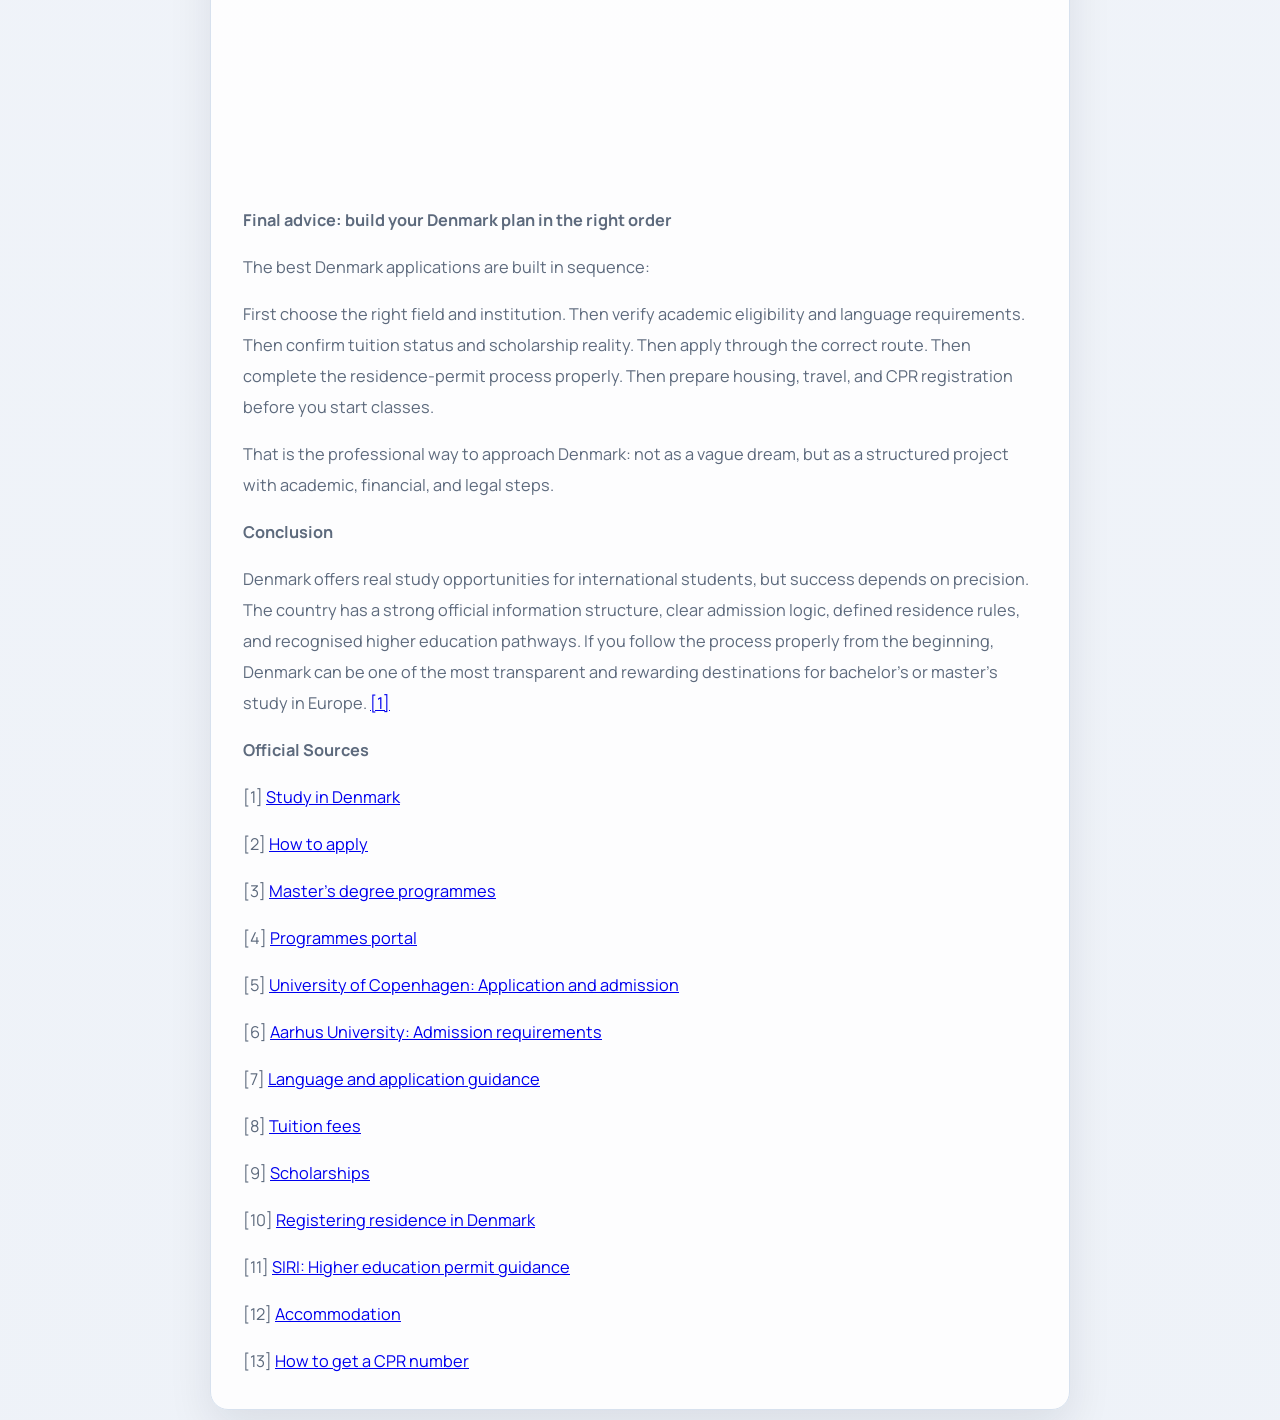
==== commit a78edc5e: "Improve blog scroll performance" ====
--- a/blog-denmark-study-guide.html
+++ b/blog-denmark-study-guide.html
@@ -43,7 +43,7 @@
         <p>This guide walks through the full process professionally and clearly: how to choose the right programme, how admission works, how tuition and scholarships work, what non-EU students need for residence permission, and what to do after arrival in Denmark. The details below are based on official Danish sources and reflect the process as available in April 2026. <a href="https://studyindenmark.dk/study-options/how-to-apply" target="_blank" rel="noopener noreferrer">[2]</a></p>
 
         <figure class="article-figure">
-          <img src="images/blogs/denmark-research-desk.jpg" alt="Overhead desk scene with a laptop, books, and study materials representing early research and application planning.">
+          <img src="images/blogs/denmark-research-desk.jpg" alt="Overhead desk scene with a laptop, books, and study materials representing early research and application planning." loading="lazy" decoding="async" width="1400" height="933">
           <figcaption>Research and planning are where most Denmark applications really begin. Image source: <a href="https://www.pexels.com/photo/a-student-sitting-behind-a-wooden-desk-with-stacks-of-books-and-a-laptop-9572568/" target="_blank" rel="noopener noreferrer">Pexels / Tima Miroshnichenko</a>.</figcaption>
         </figure>
 
@@ -61,7 +61,7 @@
         <p>This matters because Denmark does not run everything through one uniform rule set at programme level. National rules cover the broad system, but exact academic prerequisites, documentation rules, and deadlines can differ by institution and by programme. That is especially true for master's admissions. The safe approach is to use the national portal for discovery, then move to the university's own programme page for the final requirements. <a href="https://www.ku.dk/studies/masters/application-and-admission" target="_blank" rel="noopener noreferrer">[5]</a></p>
 
         <figure class="article-figure">
-          <img src="images/blogs/denmark-classroom.jpg" alt="University students in a collaborative classroom, representing the international academic environment in Denmark.">
+          <img src="images/blogs/denmark-classroom.jpg" alt="University students in a collaborative classroom, representing the international academic environment in Denmark." loading="lazy" decoding="async" width="1400" height="2100">
           <figcaption>Denmark appeals to many students because it combines structured admissions with a strong international classroom environment. Image source: <a href="https://www.pexels.com/photo/three-people-in-a-classroom-6209570/" target="_blank" rel="noopener noreferrer">Pexels / cottonbro studio</a>.</figcaption>
         </figure>
 
@@ -85,7 +85,7 @@
         <p>The professional takeaway is this: scholarships are real, but limited. You should apply to programmes you can defend academically, and you should check each institution's admission page to see whether scholarship consideration is automatic or requires a separate process.</p>
 
         <figure class="article-figure">
-          <img src="images/blogs/denmark-budget.jpg" alt="Desk with laptop, calculator, coffee, and money, representing tuition and financial planning for studying abroad.">
+          <img src="images/blogs/denmark-budget.jpg" alt="Desk with laptop, calculator, coffee, and money, representing tuition and financial planning for studying abroad." loading="lazy" decoding="async" width="1400" height="933">
           <figcaption>Financial planning is one of the most practical parts of the process, especially for non-EU applicants managing tuition and living costs. Image source: <a href="https://www.pexels.com/photo/money-coffee-calculator-and-laptop-on-a-desk-5942707/" target="_blank" rel="noopener noreferrer">Pexels / Karolina Grabowska</a>.</figcaption>
         </figure>
 
@@ -110,7 +110,7 @@
         <p>For finances, SIRI states that your funds must correspond to DKK 7,426 per month in 2026, up to a maximum of DKK 89,112 if you are studying for more than one year. The same page also says that if you have already paid tuition for the first semester, that can count as documentation that you have sufficient funds, removing the need for extra proof in that specific respect. <a href="https://www.nyidanmark.dk/en-GB/You-want-to-apply/Study/Higher-Education" target="_blank" rel="noopener noreferrer">[11]</a></p>
 
         <figure class="article-figure">
-          <img src="images/blogs/denmark-registration.jpg" alt="A person speaking with a receptionist at a modern front desk, representing permit and registration steps.">
+          <img src="images/blogs/denmark-registration.jpg" alt="A person speaking with a receptionist at a modern front desk, representing permit and registration steps." loading="lazy" decoding="async" width="1400" height="2097">
           <figcaption>After admission, the process becomes document-driven again through residence, registration, and arrival formalities. Image source: <a href="https://www.pexels.com/photo/man-in-white-dress-shirt-standing-near-a-woman-in-the-reception-6809656/" target="_blank" rel="noopener noreferrer">Pexels / Pavel Danilyuk</a>.</figcaption>
         </figure>
 
@@ -134,7 +134,7 @@
         <p>This is one reason Denmark remains strategically attractive: the study route can connect to employment, but only if you understand the immigration rules clearly and use the correct permit pathway.</p>
 
         <figure class="article-figure">
-          <img src="images/blogs/denmark-arrival-city.jpg" alt="Cyclists riding through a Copenhagen city street, representing student life and everyday mobility after arrival in Denmark.">
+          <img src="images/blogs/denmark-arrival-city.jpg" alt="Cyclists riding through a Copenhagen city street, representing student life and everyday mobility after arrival in Denmark." loading="lazy" decoding="async" width="1400" height="1867">
           <figcaption>Life in Denmark is not only about admission and permits. It is also about adjusting to the rhythm of the city, transport, and everyday student life. Image source: <a href="https://www.pexels.com/photo/city-street-with-people-riding-bicycles-6207777/" target="_blank" rel="noopener noreferrer">Pexels / Nadezhda Moryak</a>.</figcaption>
         </figure>
 
--- a/style.css
+++ b/style.css
@@ -641,6 +641,8 @@
 
 .article-figure {
   margin: 2rem 0;
+  content-visibility: auto;
+  contain-intrinsic-size: 460px;
 }
 
 .article-figure img {
